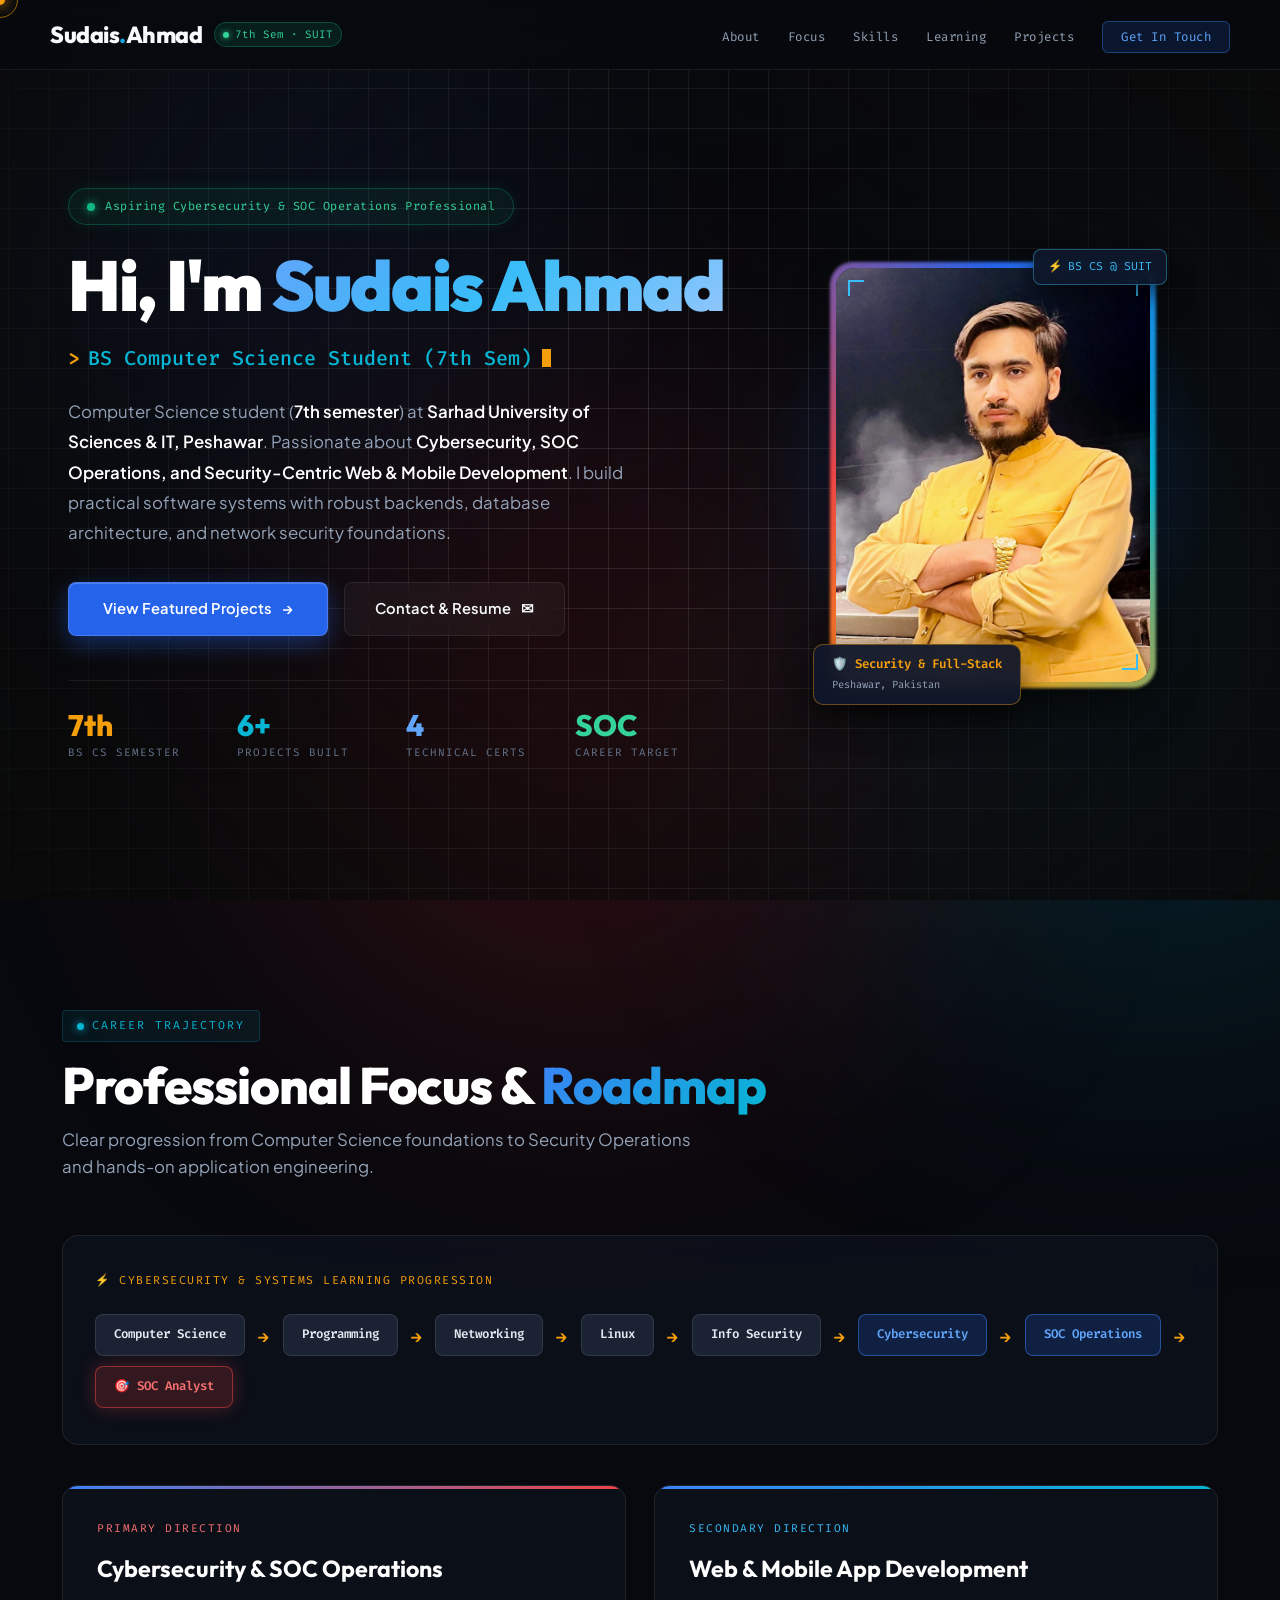
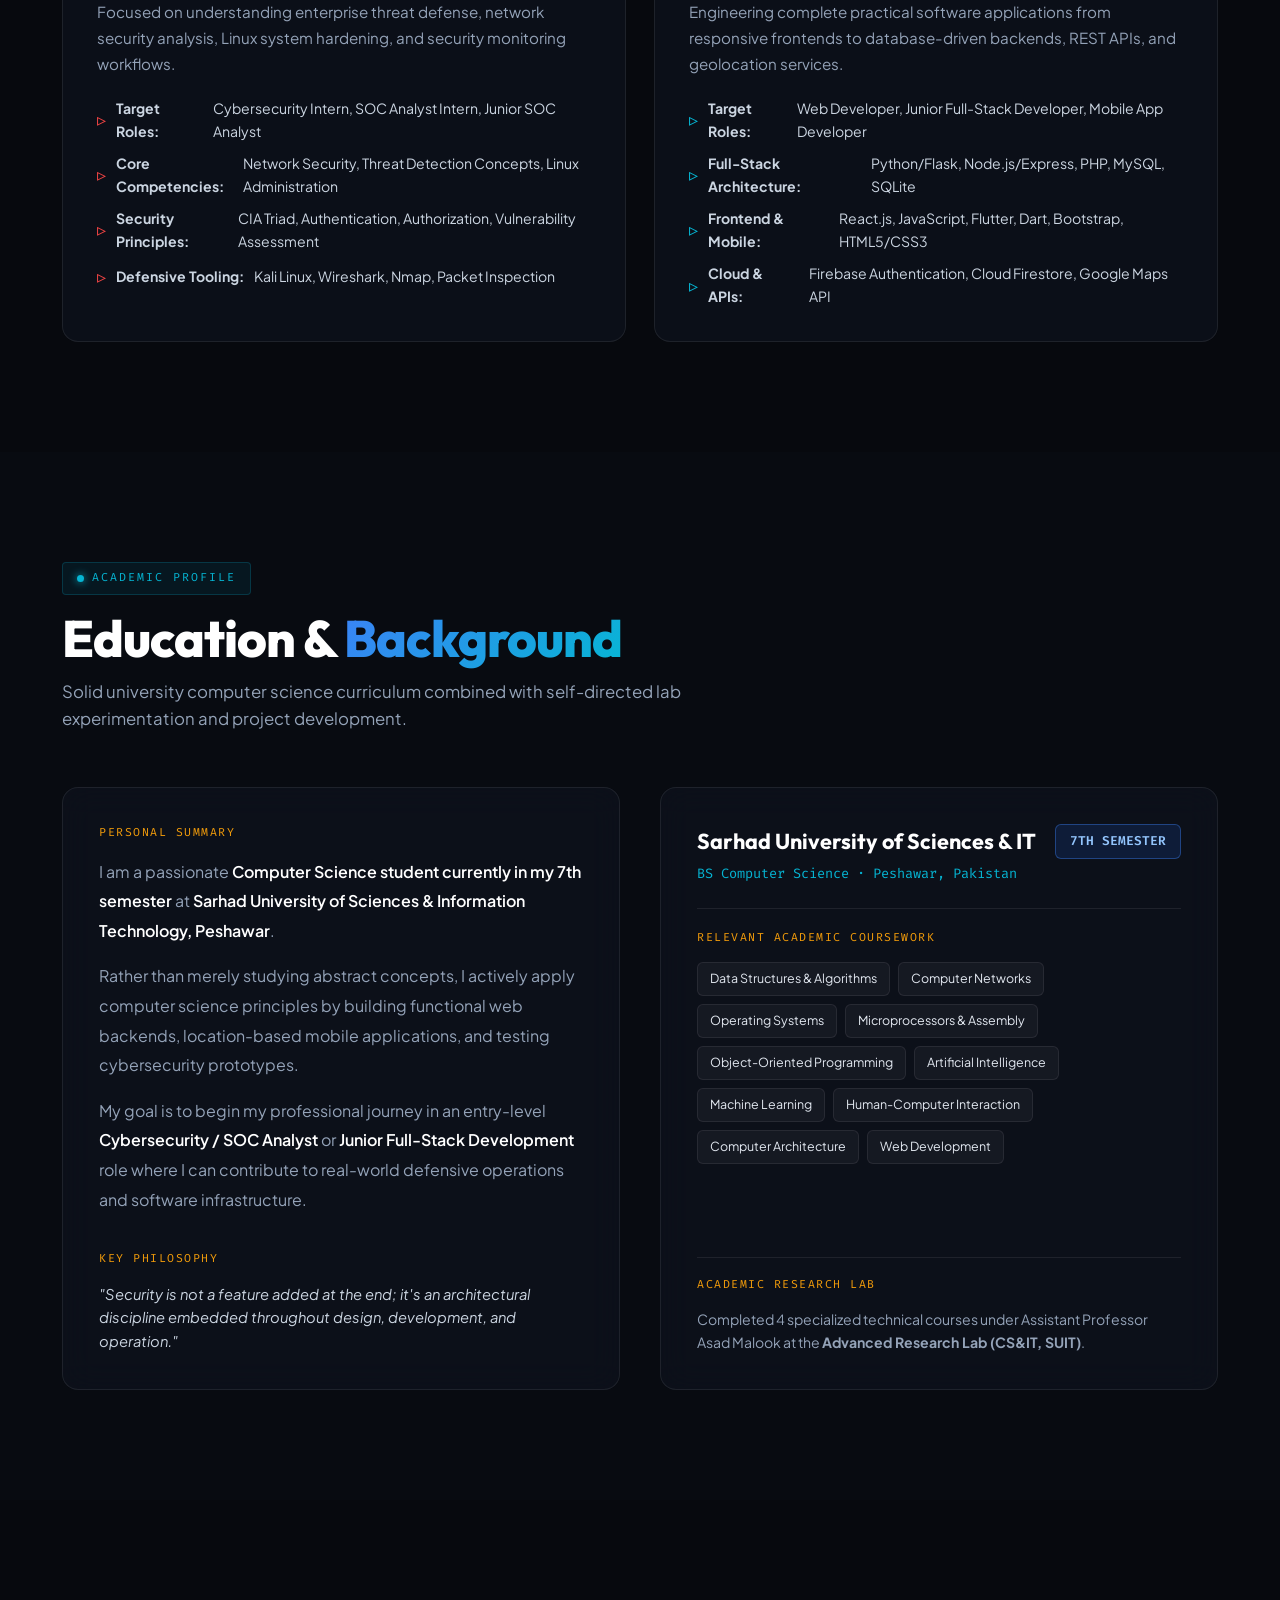
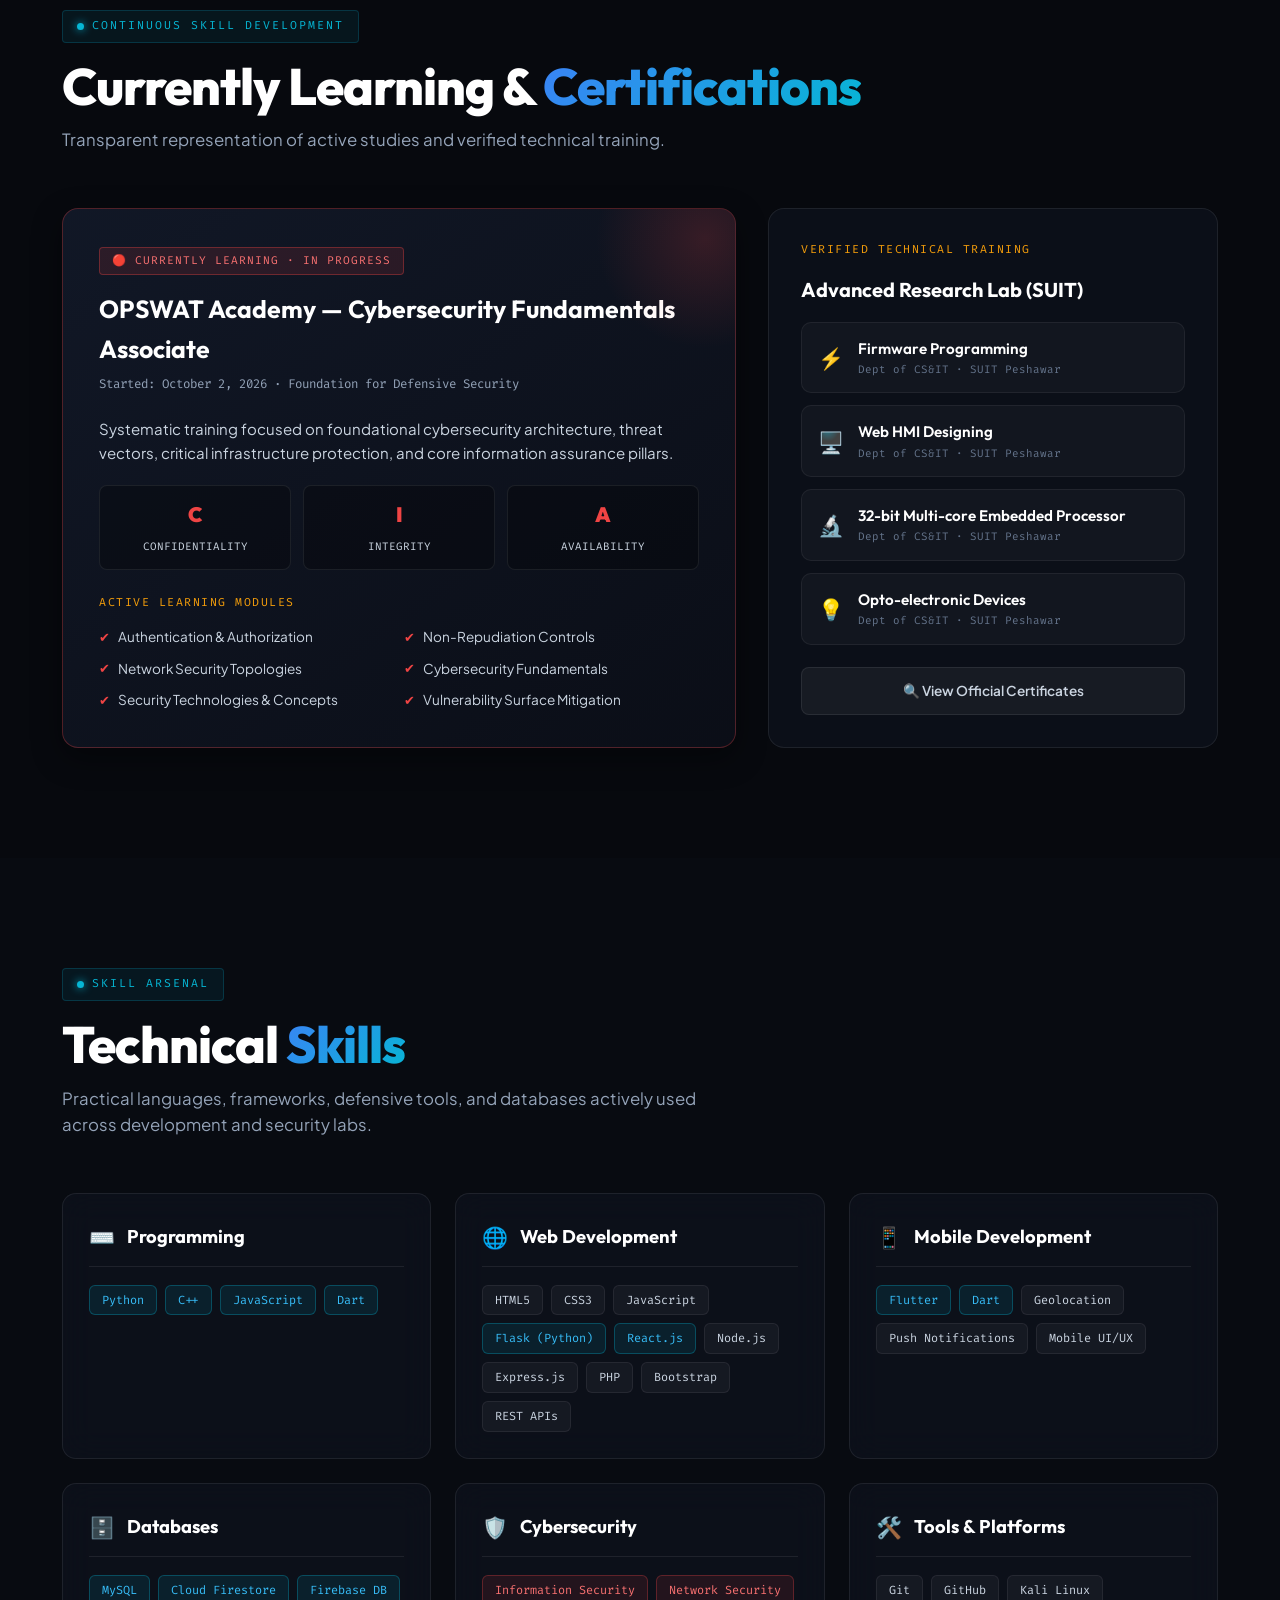
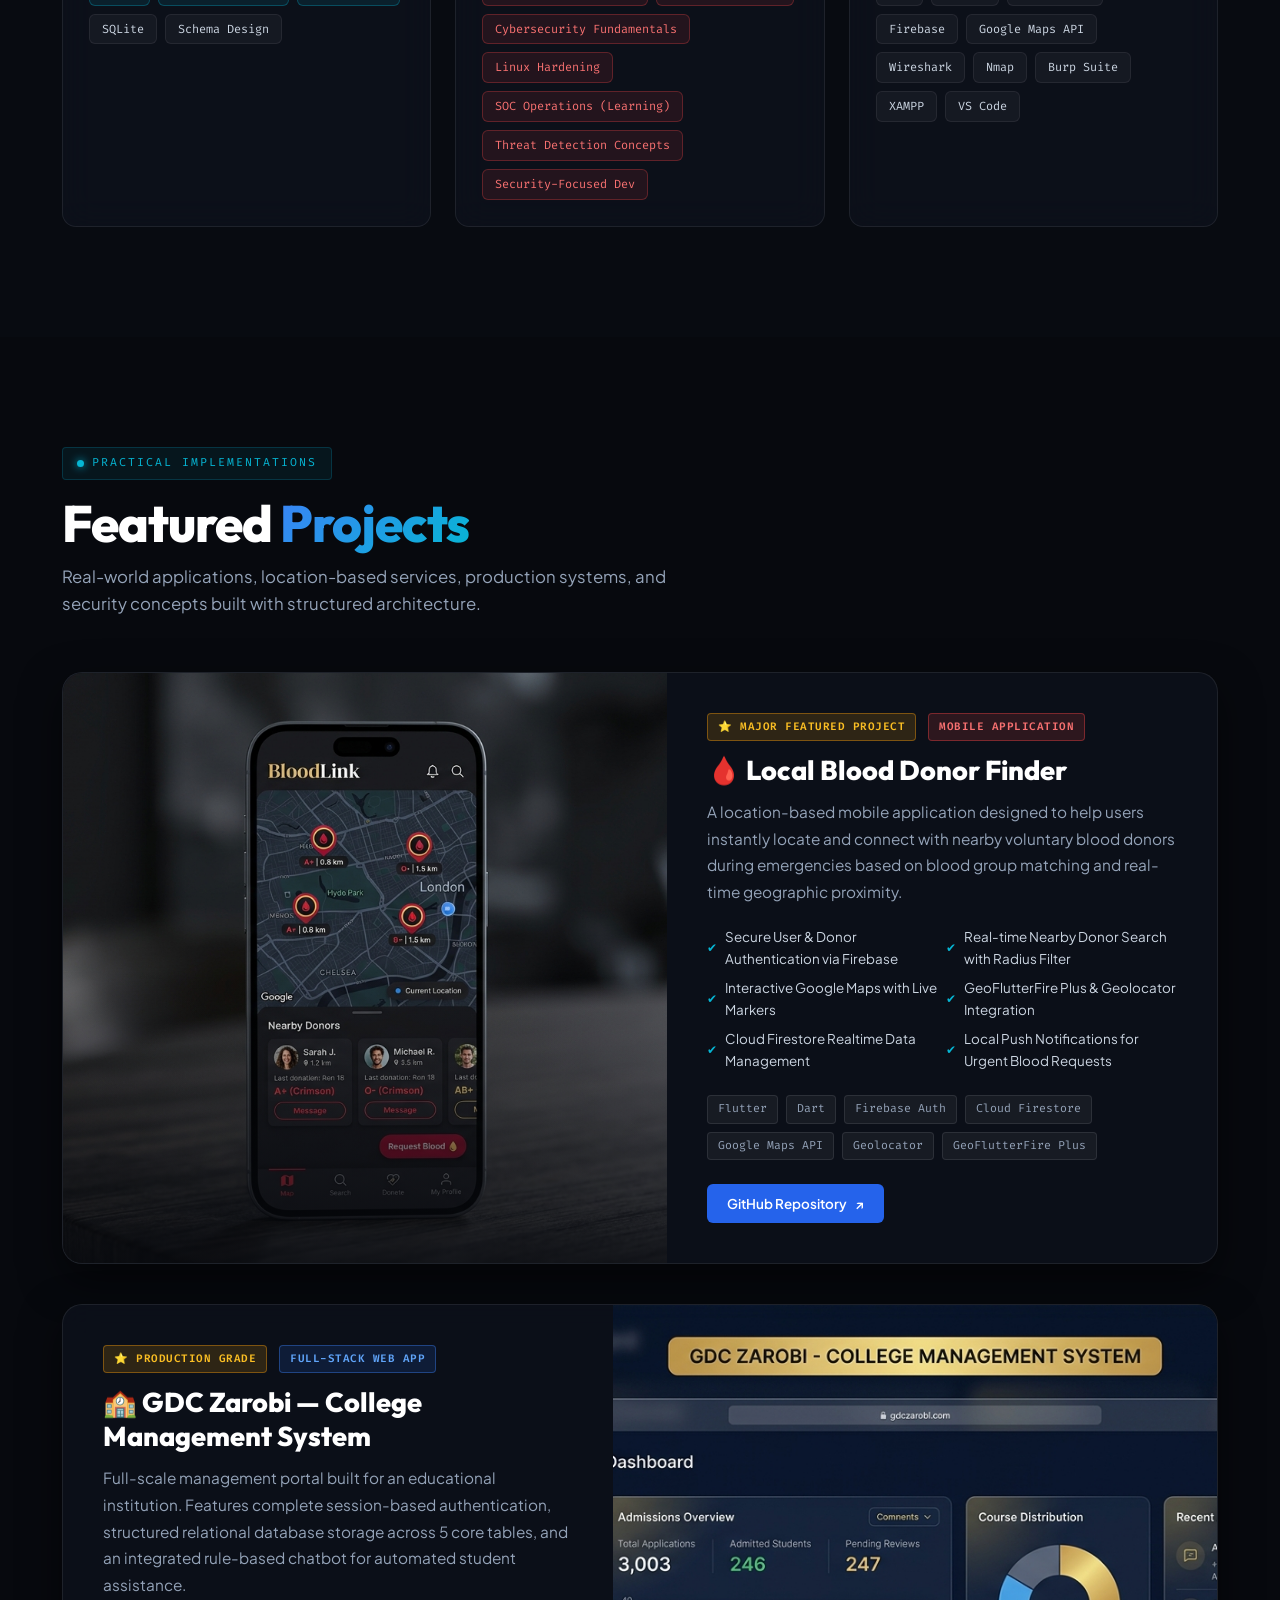
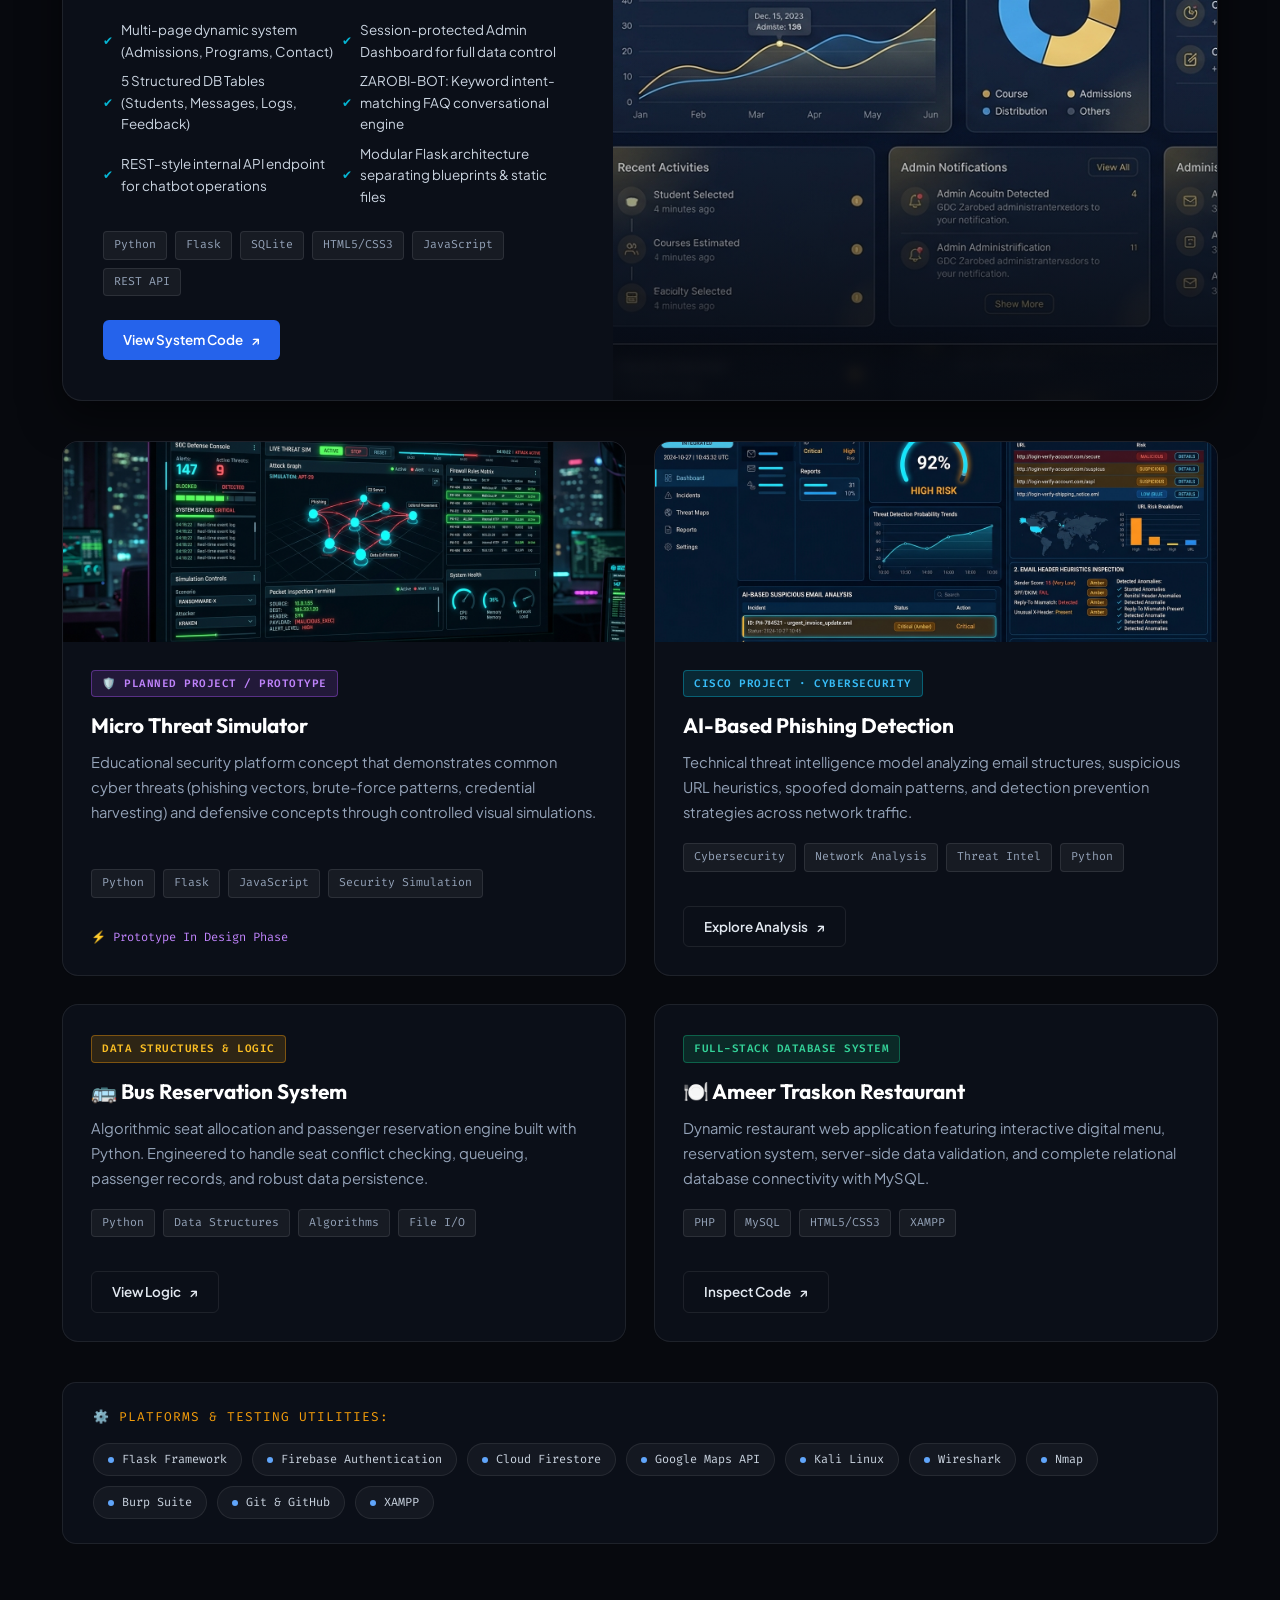
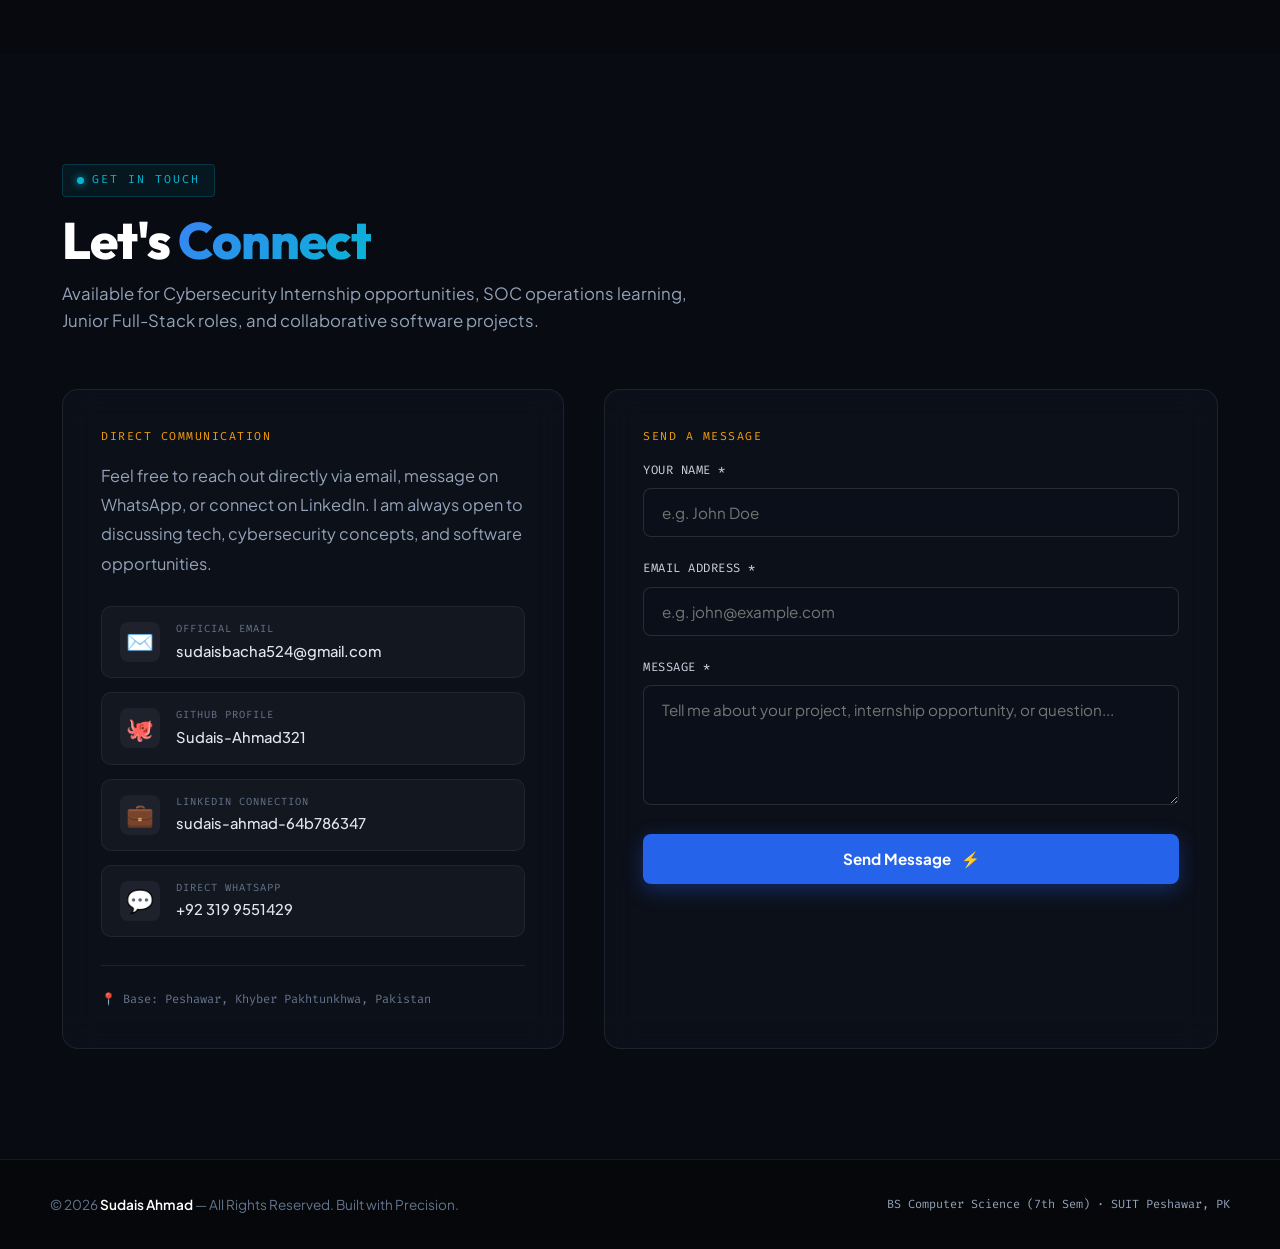
==== templates/index.html @ ae696ebf "Complete portfolio redesign: ShapeGrid background, 7th sem update, new profile frame, OPSWAT Academy" ====
<!DOCTYPE html>
<html lang="en">
<head>
  <meta charset="UTF-8">
  <meta name="viewport" content="width=device-width, initial-scale=1.0">
  <title>Sudais Ahmad — Computer Science Student | Cybersecurity & Web Development</title>
  <meta name="description" content="Portfolio of Sudais Ahmad — BS Computer Science Student (7th Semester) at Sarhad University of Sciences & IT, Peshawar. Focusing on Cybersecurity, SOC Operations, and Full-Stack Web & Mobile App Development.">
  
  <!-- Favicon -->
  <link rel="icon" href="data:image/svg+xml,<svg xmlns=%22http://www.w3.org/2000/svg%22 viewBox=%220 0 100 100%22><text y=%22.9em%22 font-size=%2290%22>🛡️</text></svg>">

  <!-- Google Fonts -->
  <link rel="preconnect" href="https://fonts.googleapis.com">
  <link rel="preconnect" href="https://fonts.gstatic.com" crossorigin>
  <link href="https://fonts.googleapis.com/css2?family=Fira+Code:wght@400;500;600&family=Outfit:wght@400;500;600;700;800;900&family=Plus+Jakarta+Sans:wght@300;400;500;600;700;800&display=swap" rel="stylesheet">

  <!-- ShapeGrid CSS -->
  <link rel="stylesheet" href="/static/css/shapegrid.css">

  <style>
    :root {
      --bg: #07090e;
      --bg-surface: #0c1017;
      --card-bg: rgba(14, 19, 30, 0.72);
      --card-border: rgba(255, 255, 255, 0.08);
      --card-hover-border: rgba(59, 130, 246, 0.4);
      --card-shadow: 0 12px 36px rgba(0, 0, 0, 0.5);
      
      --accent: #2563eb;
      --accent-glow: rgba(37, 99, 235, 0.3);
      --accent-cyan: #06b6d4;
      --accent-gold: #f59e0b;
      --accent-crimson: #ef4444;
      --accent-green: #10b981;
      
      --text: #f8fafc;
      --text-muted: #94a3b8;
      --text-dim: #64748b;
      
      --grad-primary: linear-gradient(135deg, #3b82f6 0%, #06b6d4 100%);
      --grad-security: linear-gradient(135deg, #3b82f6 0%, #ef4444 100%);
      --grad-gold: linear-gradient(135deg, #f59e0b 0%, #d97706 100%);
      --grad-card: linear-gradient(180deg, rgba(255, 255, 255, 0.03) 0%, rgba(255, 255, 255, 0) 100%);
    }

    *, *::before, *::after {
      box-sizing: border-box;
      margin: 0;
      padding: 0;
    }

    html {
      scroll-behavior: smooth;
      background-color: var(--bg);
    }

    body {
      background-color: var(--bg);
      color: var(--text);
      font-family: 'Plus Jakarta Sans', sans-serif;
      overflow-x: hidden;
      line-height: 1.6;
      cursor: default;
    }

    /* ===== CUSTOM CYBER CURSOR ===== */
    .custom-cursor {
      position: fixed;
      width: 10px;
      height: 10px;
      background: #f59e0b;
      border-radius: 50%;
      pointer-events: none;
      z-index: 9999;
      transform: translate(-50%, -50%);
      box-shadow: 0 0 14px #f59e0b, 0 0 28px rgba(245, 158, 11, 0.5);
      transition: width 0.15s, height 0.15s, background-color 0.2s;
    }

    .custom-cursor-ring {
      position: fixed;
      width: 36px;
      height: 36px;
      border: 1.5px solid rgba(245, 158, 11, 0.6);
      border-radius: 50%;
      pointer-events: none;
      z-index: 9998;
      transform: translate(-50%, -50%);
      transition: width 0.12s, height 0.12s, border-color 0.2s;
    }

    .custom-cursor.active {
      width: 18px;
      height: 18px;
      background: #38bdf8;
      box-shadow: 0 0 20px #38bdf8;
    }

    .custom-cursor-ring.active {
      width: 52px;
      height: 52px;
      border-color: rgba(56, 189, 248, 0.5);
      background: rgba(56, 189, 248, 0.05);
    }

    /* ===== AMBIENT ORBS ===== */
    .ambient-glow {
      position: fixed;
      width: 650px;
      height: 650px;
      border-radius: 50%;
      filter: blur(140px);
      pointer-events: none;
      z-index: 0;
      opacity: 0.18;
      animation: ambientDrift 20s ease-in-out infinite alternate;
    }

    .glow-1 {
      top: -150px;
      left: -150px;
      background: #2563eb;
    }

    .glow-2 {
      top: 40%;
      right: -200px;
      background: #0891b2;
      animation-duration: 25s;
    }

    .glow-3 {
      bottom: -150px;
      left: 20%;
      background: #dc2626;
      animation-duration: 22s;
    }

    @keyframes ambientDrift {
      0% { transform: translate(0, 0) scale(1); }
      50% { transform: translate(60px, 40px) scale(1.1); }
      100% { transform: translate(-40px, 70px) scale(0.95); }
    }

    /* ===== SCROLL PROGRESS BAR ===== */
    #scroll-progress {
      position: fixed;
      top: 0;
      left: 0;
      height: 3px;
      background: linear-gradient(90deg, #2563eb, #06b6d4, #f59e0b, #ef4444);
      z-index: 10000;
      width: 0%;
      box-shadow: 0 0 10px rgba(59, 130, 246, 0.8);
      transition: width 0.1s linear;
    }

    /* ===== NAVIGATION ===== */
    nav {
      position: fixed;
      top: 0;
      width: 100%;
      z-index: 1000;
      padding: 16px 50px;
      display: flex;
      justify-content: space-between;
      align-items: center;
      backdrop-filter: blur(20px);
      -webkit-backdrop-filter: blur(20px);
      background: rgba(7, 9, 14, 0.82);
      border-bottom: 1px solid var(--card-border);
      transition: all 0.3s ease;
    }

    nav.scrolled {
      padding: 12px 50px;
      background: rgba(7, 9, 14, 0.94);
      box-shadow: 0 10px 30px rgba(0, 0, 0, 0.6);
      border-bottom-color: rgba(255, 255, 255, 0.12);
    }

    .nav-brand {
      display: flex;
      align-items: center;
      gap: 12px;
      text-decoration: none;
    }

    .nav-logo {
      font-family: 'Outfit', sans-serif;
      font-weight: 800;
      font-size: 1.45rem;
      color: var(--text);
      letter-spacing: -0.5px;
    }

    .nav-logo span {
      background: var(--grad-primary);
      -webkit-background-clip: text;
      -webkit-text-fill-color: transparent;
    }

    .nav-sem-badge {
      font-family: 'Fira Code', monospace;
      font-size: 0.68rem;
      padding: 3px 8px;
      border-radius: 20px;
      background: rgba(16, 185, 129, 0.12);
      border: 1px solid rgba(16, 185, 129, 0.3);
      color: #34d399;
      display: flex;
      align-items: center;
      gap: 6px;
    }

    .nav-sem-badge::before {
      content: "";
      width: 6px;
      height: 6px;
      background: #34d399;
      border-radius: 50%;
      box-shadow: 0 0 6px #34d399;
      animation: pulse 1.8s infinite;
    }

    .nav-links {
      display: flex;
      gap: 28px;
      list-style: none;
      align-items: center;
    }

    .nav-links a {
      font-family: 'Fira Code', monospace;
      font-size: 0.78rem;
      color: var(--text-muted);
      text-decoration: none;
      letter-spacing: 0.5px;
      transition: all 0.25s ease;
      position: relative;
      padding: 4px 0;
    }

    .nav-links a::after {
      content: "";
      position: absolute;
      bottom: -2px;
      left: 0;
      width: 0;
      height: 2px;
      background: var(--accent-cyan);
      transition: width 0.3s ease;
      border-radius: 2px;
    }

    .nav-links a:hover {
      color: #fff;
    }

    .nav-links a:hover::after {
      width: 100%;
    }

    .nav-btn {
      background: rgba(37, 99, 235, 0.15);
      border: 1px solid rgba(59, 130, 246, 0.4);
      color: #60a5fa !important;
      padding: 7px 18px !important;
      border-radius: 6px;
      transition: all 0.3s ease;
    }

    .nav-btn:hover {
      background: var(--accent) !important;
      color: #fff !important;
      box-shadow: 0 0 20px rgba(37, 99, 235, 0.5);
      transform: translateY(-1px);
    }

    .nav-btn::after {
      display: none !important;
    }

    .mobile-menu-btn {
      display: none;
      background: transparent;
      border: 1px solid var(--card-border);
      color: var(--text);
      font-size: 1.3rem;
      padding: 6px 12px;
      border-radius: 6px;
      cursor: pointer;
    }

    /* ===== MAIN LAYOUT ===== */
    main {
      position: relative;
      z-index: 1;
    }

    .container {
      max-width: 1220px;
      margin: 0 auto;
      padding: 0 32px;
    }

    .section-wrap {
      padding: 110px 0;
      position: relative;
    }

    /* ===== SECTION HEADERS ===== */
    .section-header {
      margin-bottom: 54px;
    }

    .section-badge {
      display: inline-flex;
      align-items: center;
      gap: 8px;
      font-family: 'Fira Code', monospace;
      font-size: 0.72rem;
      color: var(--accent-cyan);
      letter-spacing: 2px;
      text-transform: uppercase;
      padding: 6px 14px;
      border-radius: 4px;
      background: rgba(6, 182, 212, 0.08);
      border: 1px solid rgba(6, 182, 212, 0.2);
      margin-bottom: 14px;
    }

    .section-badge::before {
      content: "";
      width: 7px;
      height: 7px;
      background: var(--accent-cyan);
      border-radius: 50%;
      box-shadow: 0 0 8px var(--accent-cyan);
    }

    .section-title {
      font-family: 'Outfit', sans-serif;
      font-weight: 800;
      font-size: clamp(2.1rem, 4vw, 3.2rem);
      letter-spacing: -1px;
      line-height: 1.15;
      color: #fff;
    }

    .section-title .gradient-text {
      background: var(--grad-primary);
      -webkit-background-clip: text;
      -webkit-text-fill-color: transparent;
    }

    .section-desc {
      color: var(--text-muted);
      font-size: 1.05rem;
      max-width: 650px;
      margin-top: 12px;
    }

    /* ===== HERO SECTION ===== */
    #hero {
      min-height: 100vh;
      display: flex;
      align-items: center;
      padding: 130px 0 80px;
      position: relative;
      overflow: hidden;
    }

    .hero-grid {
      display: grid;
      grid-template-columns: 1.2fr 0.8fr;
      gap: 50px;
      align-items: center;
    }

    .hero-status-pill {
      display: inline-flex;
      align-items: center;
      gap: 10px;
      background: rgba(16, 185, 129, 0.08);
      border: 1px solid rgba(16, 185, 129, 0.28);
      padding: 8px 18px;
      border-radius: 30px;
      font-family: 'Fira Code', monospace;
      font-size: 0.74rem;
      color: #34d399;
      letter-spacing: 0.5px;
      margin-bottom: 24px;
      box-shadow: 0 0 15px rgba(16, 185, 129, 0.1);
    }

    .pulse-dot {
      width: 8px;
      height: 8px;
      background: #10b981;
      border-radius: 50%;
      box-shadow: 0 0 8px #10b981;
      animation: pulse 1.5s infinite;
    }

    @keyframes pulse {
      0%, 100% { transform: scale(1); opacity: 1; }
      50% { transform: scale(0.7); opacity: 0.5; }
    }

    .hero-title-main {
      font-family: 'Outfit', sans-serif;
      font-weight: 900;
      font-size: clamp(2.8rem, 5.5vw, 4.8rem);
      line-height: 1.05;
      letter-spacing: -2px;
      color: #fff;
      margin-bottom: 16px;
    }

    .hero-title-main .name-highlight {
      background: linear-gradient(135deg, #60a5fa 0%, #38bdf8 50%, #93c5fd 100%);
      -webkit-background-clip: text;
      -webkit-text-fill-color: transparent;
      display: inline-block;
    }

    .typewriter-box {
      font-family: 'Fira Code', monospace;
      font-size: clamp(1rem, 1.8vw, 1.25rem);
      color: var(--text-muted);
      margin-bottom: 20px;
      display: flex;
      align-items: center;
      gap: 8px;
      min-height: 38px;
    }

    .terminal-prompt {
      color: var(--accent-gold);
      font-weight: 600;
    }

    .typed-text {
      color: var(--accent-cyan);
      font-weight: 500;
    }

    .cursor-blink {
      display: inline-block;
      width: 9px;
      height: 18px;
      background: var(--accent-gold);
      margin-left: 2px;
      animation: blink 0.9s infinite;
    }

    @keyframes blink {
      0%, 100% { opacity: 1; }
      50% { opacity: 0; }
    }

    .hero-bio {
      font-size: 1.05rem;
      color: var(--text-muted);
      line-height: 1.8;
      max-width: 580px;
      margin-bottom: 34px;
    }

    .hero-bio strong {
      color: #fff;
      font-weight: 600;
    }

    .hero-cta-group {
      display: flex;
      gap: 16px;
      flex-wrap: wrap;
      align-items: center;
      margin-bottom: 44px;
    }

    .btn-glow-primary {
      background: var(--accent);
      color: #fff;
      padding: 14px 34px;
      border-radius: 8px;
      font-weight: 600;
      font-size: 0.92rem;
      text-decoration: none;
      display: inline-flex;
      align-items: center;
      gap: 10px;
      border: 1px solid rgba(255, 255, 255, 0.15);
      box-shadow: 0 8px 24px rgba(37, 99, 235, 0.4), inset 0 1px 1px rgba(255, 255, 255, 0.2);
      transition: all 0.3s cubic-bezier(0.16, 1, 0.3, 1);
    }

    .btn-glow-primary:hover {
      background: #1d4ed8;
      transform: translateY(-3px);
      box-shadow: 0 14px 32px rgba(37, 99, 235, 0.6);
      color: #fff;
    }

    .btn-glass-secondary {
      background: rgba(255, 255, 255, 0.04);
      color: var(--text);
      padding: 14px 30px;
      border-radius: 8px;
      font-weight: 600;
      font-size: 0.92rem;
      text-decoration: none;
      display: inline-flex;
      align-items: center;
      gap: 10px;
      border: 1px solid var(--card-border);
      backdrop-filter: blur(10px);
      transition: all 0.3s ease;
    }

    .btn-glass-secondary:hover {
      background: rgba(255, 255, 255, 0.08);
      border-color: rgba(255, 255, 255, 0.25);
      color: #fff;
      transform: translateY(-2px);
    }

    .hero-stats-row {
      display: grid;
      grid-template-columns: repeat(4, 1fr);
      gap: 20px;
      padding-top: 30px;
      border-top: 1px solid var(--card-border);
    }

    .hero-stat-card {
      display: flex;
      flex-direction: column;
    }

    .stat-number {
      font-family: 'Outfit', sans-serif;
      font-weight: 800;
      font-size: 1.85rem;
      line-height: 1;
      color: #fff;
      margin-bottom: 4px;
    }

    .stat-number.gold { color: var(--accent-gold); }
    .stat-number.cyan { color: var(--accent-cyan); }
    .stat-number.blue { color: #60a5fa; }
    .stat-number.green { color: #34d399; }

    .stat-caption {
      font-family: 'Fira Code', monospace;
      font-size: 0.68rem;
      color: var(--text-dim);
      text-transform: uppercase;
      letter-spacing: 1px;
    }

    /* ===== HERO PROFILE PICTURE & FRAME ===== */
    .hero-visual-wrap {
      display: flex;
      justify-content: center;
      align-items: center;
      position: relative;
    }

    .photo-scene {
      perspective: 1000px;
      width: 320px;
      height: 420px;
    }

    .photo-3d-card {
      width: 100%;
      height: 100%;
      position: relative;
      border-radius: 20px;
      transition: transform 0.15s ease-out, box-shadow 0.3s ease;
      transform-style: preserve-3d;
      box-shadow: 0 25px 50px -12px rgba(0, 0, 0, 0.7);
    }

    /* Animated Cyber Conic Glowing Border */
    .photo-conic-glow {
      position: absolute;
      inset: -3px;
      border-radius: 23px;
      background: conic-gradient(
        from 0deg,
        #2563eb,
        #06b6d4,
        #f59e0b,
        #ef4444,
        #2563eb
      );
      z-index: 1;
      animation: rotateConic 6s linear infinite;
      filter: blur(1.5px);
    }

    @keyframes rotateConic {
      from { transform: rotate(0deg); }
      to { transform: rotate(360deg); }
    }

    .photo-inner-canvas {
      position: absolute;
      inset: 3px;
      background: #0d121f;
      border-radius: 19px;
      overflow: hidden;
      z-index: 2;
    }

    .photo-inner-canvas img {
      width: 100%;
      height: 100%;
      object-fit: cover;
      object-position: center top;
      filter: contrast(1.04) brightness(0.98);
      transition: transform 0.5s ease, filter 0.5s ease;
      display: block;
    }

    .photo-3d-card:hover .photo-inner-canvas img {
      transform: scale(1.04);
      filter: contrast(1.08) brightness(1.02);
    }

    /* Cyber Corner Brackets */
    .tech-corner {
      position: absolute;
      width: 16px;
      height: 16px;
      border-color: #38bdf8;
      border-style: solid;
      z-index: 4;
      pointer-events: none;
    }

    .tech-tl { top: 12px; left: 12px; border-width: 2px 0 0 2px; }
    .tech-tr { top: 12px; right: 12px; border-width: 2px 2px 0 0; }
    .tech-bl { bottom: 12px; left: 12px; border-width: 0 0 2px 2px; }
    .tech-br { bottom: 12px; right: 12px; border-width: 0 2px 2px 0; }

    /* Top Floating Cyber Badge */
    .photo-badge-top {
      position: absolute;
      top: -16px;
      right: -14px;
      background: rgba(15, 23, 42, 0.92);
      border: 1px solid rgba(56, 189, 248, 0.4);
      padding: 8px 14px;
      border-radius: 8px;
      font-family: 'Fira Code', monospace;
      font-size: 0.72rem;
      color: #38bdf8;
      display: flex;
      align-items: center;
      gap: 6px;
      box-shadow: 0 10px 25px rgba(0, 0, 0, 0.6);
      backdrop-filter: blur(10px);
      z-index: 10;
      animation: floatBadge 4s ease-in-out infinite alternate;
    }

    /* Bottom Floating Status Tag */
    .photo-badge-bottom {
      position: absolute;
      bottom: -20px;
      left: -20px;
      background: rgba(15, 23, 42, 0.94);
      border: 1px solid rgba(245, 158, 11, 0.4);
      padding: 10px 18px;
      border-radius: 10px;
      font-family: 'Fira Code', monospace;
      font-size: 0.72rem;
      color: #fde68a;
      display: flex;
      flex-direction: column;
      gap: 2px;
      box-shadow: 0 12px 30px rgba(0, 0, 0, 0.6);
      backdrop-filter: blur(10px);
      z-index: 10;
      animation: floatBadge 4.5s ease-in-out infinite alternate-reverse;
    }

    .photo-badge-bottom span.title {
      color: #f59e0b;
      font-weight: 600;
      font-size: 0.78rem;
    }

    .photo-badge-bottom span.subtitle {
      color: var(--text-muted);
      font-size: 0.65rem;
    }

    @keyframes floatBadge {
      0% { transform: translateY(0); }
      100% { transform: translateY(-8px); }
    }

    /* Ambient pulse behind photo */
    .photo-ambient-pulse {
      position: absolute;
      inset: -20px;
      background: radial-gradient(circle, rgba(37, 99, 235, 0.3) 0%, transparent 70%);
      z-index: 0;
      pointer-events: none;
      animation: pulseGlow 4s ease-in-out infinite alternate;
    }

    @keyframes pulseGlow {
      from { opacity: 0.5; transform: scale(0.95); }
      to { opacity: 0.9; transform: scale(1.05); }
    }

    /* ===== CAREER ROADMAP & FOCUS SECTION ===== */
    .progression-banner {
      background: var(--card-bg);
      border: 1px solid var(--card-border);
      border-radius: 16px;
      padding: 36px 32px;
      backdrop-filter: blur(16px);
      margin-bottom: 40px;
    }

    .progression-flow {
      display: flex;
      align-items: center;
      justify-content: space-between;
      flex-wrap: wrap;
      gap: 10px;
      margin-top: 24px;
      position: relative;
    }

    .prog-node {
      display: flex;
      align-items: center;
      gap: 12px;
    }

    .node-pill {
      background: rgba(30, 41, 59, 0.8);
      border: 1px solid rgba(255, 255, 255, 0.1);
      padding: 10px 18px;
      border-radius: 8px;
      font-family: 'Fira Code', monospace;
      font-size: 0.78rem;
      font-weight: 600;
      color: #e2e8f0;
      transition: all 0.3s ease;
      white-space: nowrap;
    }

    .node-pill.active {
      background: rgba(37, 99, 235, 0.2);
      border-color: rgba(59, 130, 246, 0.5);
      color: #60a5fa;
    }

    .node-pill.target {
      background: rgba(239, 68, 68, 0.18);
      border-color: rgba(239, 68, 68, 0.5);
      color: #f87171;
      box-shadow: 0 0 18px rgba(239, 68, 68, 0.3);
    }

    .prog-arrow {
      color: var(--accent-gold);
      font-size: 1rem;
      font-weight: bold;
    }

    .focus-cards-grid {
      display: grid;
      grid-template-columns: repeat(2, 1fr);
      gap: 28px;
    }

    .focus-card {
      background: var(--card-bg);
      border: 1px solid var(--card-border);
      border-radius: 16px;
      padding: 34px;
      backdrop-filter: blur(16px);
      position: relative;
      overflow: hidden;
      transition: all 0.3s ease;
    }

    .focus-card::before {
      content: "";
      position: absolute;
      top: 0;
      left: 0;
      width: 100%;
      height: 3px;
      background: var(--grad-primary);
    }

    .focus-card.security::before {
      background: var(--grad-security);
    }

    .focus-card:hover {
      border-color: var(--card-hover-border);
      transform: translateY(-4px);
      box-shadow: var(--card-shadow);
    }

    .focus-tag {
      font-family: 'Fira Code', monospace;
      font-size: 0.7rem;
      letter-spacing: 1.5px;
      text-transform: uppercase;
      margin-bottom: 12px;
      display: block;
    }

    .focus-tag.sec-color { color: #f87171; }
    .focus-tag.web-color { color: #38bdf8; }

    .focus-title {
      font-family: 'Outfit', sans-serif;
      font-size: 1.45rem;
      font-weight: 700;
      color: #fff;
      margin-bottom: 12px;
    }

    .focus-desc {
      color: var(--text-muted);
      font-size: 0.95rem;
      line-height: 1.7;
      margin-bottom: 20px;
    }

    .focus-bullets {
      list-style: none;
      display: flex;
      flex-direction: column;
      gap: 10px;
    }

    .focus-bullets li {
      font-size: 0.88rem;
      color: #cbd5e1;
      display: flex;
      align-items: center;
      gap: 10px;
    }

    .focus-bullets li::before {
      content: "▹";
      color: var(--accent-cyan);
      font-size: 1.1rem;
    }

    .focus-card.security .focus-bullets li::before {
      color: #ef4444;
    }

    /* ===== ABOUT & ACADEMICS SECTION ===== */
    .about-grid {
      display: grid;
      grid-template-columns: 1fr 1fr;
      gap: 40px;
      align-items: stretch;
    }

    .about-card {
      background: var(--card-bg);
      border: 1px solid var(--card-border);
      border-radius: 16px;
      padding: 36px;
      backdrop-filter: blur(16px);
      display: flex;
      flex-direction: column;
      justify-content: space-between;
    }

    .about-text p {
      color: var(--text-muted);
      font-size: 1rem;
      line-height: 1.85;
      margin-bottom: 16px;
    }

    .about-text p strong {
      color: #fff;
      font-weight: 600;
    }

    .academic-header {
      display: flex;
      justify-content: space-between;
      align-items: flex-start;
      margin-bottom: 20px;
    }

    .uni-title {
      font-family: 'Outfit', sans-serif;
      font-size: 1.35rem;
      font-weight: 700;
      color: #fff;
    }

    .uni-degree {
      color: var(--accent-cyan);
      font-family: 'Fira Code', monospace;
      font-size: 0.85rem;
      margin-top: 4px;
    }

    .semester-badge-large {
      background: rgba(37, 99, 235, 0.15);
      border: 1px solid rgba(59, 130, 246, 0.4);
      color: #93c5fd;
      padding: 6px 14px;
      border-radius: 6px;
      font-family: 'Fira Code', monospace;
      font-size: 0.8rem;
      font-weight: 600;
    }

    .coursework-box {
      margin-top: 24px;
      padding-top: 20px;
      border-top: 1px solid var(--card-border);
    }

    .box-mini-title {
      font-family: 'Fira Code', monospace;
      font-size: 0.72rem;
      color: var(--accent-gold);
      letter-spacing: 1.5px;
      text-transform: uppercase;
      margin-bottom: 14px;
      display: block;
    }

    .course-chips-flex {
      display: flex;
      flex-wrap: wrap;
      gap: 8px;
    }

    .course-chip {
      background: rgba(255, 255, 255, 0.04);
      border: 1px solid rgba(255, 255, 255, 0.08);
      padding: 6px 12px;
      border-radius: 6px;
      font-size: 0.78rem;
      color: #e2e8f0;
      transition: all 0.2s ease;
    }

    .course-chip:hover {
      background: rgba(59, 130, 246, 0.12);
      border-color: rgba(59, 130, 246, 0.3);
      color: #60a5fa;
    }

    /* ===== CURRENTLY LEARNING & CERTIFICATIONS ===== */
    .learning-grid {
      display: grid;
      grid-template-columns: 1.2fr 0.8fr;
      gap: 32px;
    }

    .opswat-card {
      background: linear-gradient(145deg, rgba(20, 28, 45, 0.8) 0%, rgba(12, 16, 26, 0.8) 100%);
      border: 1px solid rgba(239, 68, 68, 0.3);
      border-radius: 16px;
      padding: 36px;
      position: relative;
      overflow: hidden;
      backdrop-filter: blur(16px);
      box-shadow: 0 10px 30px rgba(0, 0, 0, 0.4);
    }

    .opswat-card::before {
      content: "";
      position: absolute;
      top: -80px;
      right: -80px;
      width: 220px;
      height: 220px;
      background: radial-gradient(circle, rgba(239, 68, 68, 0.18) 0%, transparent 70%);
      border-radius: 50%;
    }

    .learning-status-tag {
      display: inline-flex;
      align-items: center;
      gap: 8px;
      background: rgba(239, 68, 68, 0.12);
      border: 1px solid rgba(239, 68, 68, 0.35);
      color: #f87171;
      padding: 4px 12px;
      border-radius: 4px;
      font-family: 'Fira Code', monospace;
      font-size: 0.7rem;
      letter-spacing: 1px;
      text-transform: uppercase;
      margin-bottom: 14px;
    }

    .learning-title {
      font-family: 'Outfit', sans-serif;
      font-size: 1.55rem;
      font-weight: 700;
      color: #fff;
      margin-bottom: 6px;
    }

    .learning-date {
      font-family: 'Fira Code', monospace;
      font-size: 0.78rem;
      color: var(--text-muted);
      margin-bottom: 22px;
    }

    .cia-triad-grid {
      display: grid;
      grid-template-columns: repeat(3, 1fr);
      gap: 12px;
      margin-bottom: 24px;
    }

    .triad-box {
      background: rgba(0, 0, 0, 0.3);
      border: 1px solid rgba(255, 255, 255, 0.08);
      border-radius: 8px;
      padding: 12px 14px;
      text-align: center;
    }

    .triad-box .letter {
      font-family: 'Outfit', sans-serif;
      font-weight: 900;
      font-size: 1.3rem;
      color: #ef4444;
      display: block;
    }

    .triad-box .name {
      font-family: 'Fira Code', monospace;
      font-size: 0.68rem;
      color: #cbd5e1;
      text-transform: uppercase;
    }

    .learning-topics-list {
      display: grid;
      grid-template-columns: 1fr 1fr;
      gap: 10px;
    }

    .topic-item {
      font-size: 0.85rem;
      color: #cbd5e1;
      display: flex;
      align-items: center;
      gap: 8px;
    }

    .topic-item::before {
      content: "✔";
      color: #ef4444;
      font-size: 0.8rem;
    }

    .certs-panel {
      background: var(--card-bg);
      border: 1px solid var(--card-border);
      border-radius: 16px;
      padding: 32px;
      backdrop-filter: blur(16px);
      display: flex;
      flex-direction: column;
      justify-content: space-between;
    }

    .cert-item-card {
      background: rgba(255, 255, 255, 0.03);
      border: 1px solid rgba(255, 255, 255, 0.06);
      border-radius: 10px;
      padding: 14px 16px;
      margin-bottom: 12px;
      display: flex;
      align-items: center;
      gap: 14px;
      transition: all 0.25s ease;
    }

    .cert-item-card:hover {
      background: rgba(37, 99, 235, 0.1);
      border-color: rgba(59, 130, 246, 0.3);
      transform: translateX(4px);
    }

    .cert-icon {
      font-size: 1.3rem;
    }

    .cert-content h5 {
      font-family: 'Outfit', sans-serif;
      font-size: 0.95rem;
      color: #fff;
      font-weight: 600;
    }

    .cert-content p {
      font-family: 'Fira Code', monospace;
      font-size: 0.68rem;
      color: var(--text-dim);
    }

    .view-certs-btn {
      margin-top: 10px;
      background: rgba(255, 255, 255, 0.05);
      border: 1px solid var(--card-border);
      color: #cbd5e1;
      padding: 12px;
      border-radius: 8px;
      font-size: 0.85rem;
      font-weight: 600;
      text-align: center;
      text-decoration: none;
      display: block;
      transition: all 0.3s ease;
    }

    .view-certs-btn:hover {
      background: rgba(255, 255, 255, 0.1);
      color: #fff;
    }

    /* ===== TECHNICAL SKILLS MATRIX ===== */
    .skills-categories-grid {
      display: grid;
      grid-template-columns: repeat(3, 1fr);
      gap: 24px;
    }

    .skill-cat-card {
      background: var(--card-bg);
      border: 1px solid var(--card-border);
      border-radius: 14px;
      padding: 26px;
      backdrop-filter: blur(16px);
      transition: all 0.3s ease;
    }

    .skill-cat-card:hover {
      border-color: var(--card-hover-border);
      transform: translateY(-3px);
      box-shadow: 0 10px 25px rgba(0, 0, 0, 0.4);
    }

    .cat-header {
      display: flex;
      align-items: center;
      gap: 12px;
      margin-bottom: 18px;
      padding-bottom: 12px;
      border-bottom: 1px solid var(--card-border);
    }

    .cat-icon {
      font-size: 1.3rem;
    }

    .cat-name {
      font-family: 'Outfit', sans-serif;
      font-size: 1.15rem;
      font-weight: 700;
      color: #fff;
    }

    .skill-tags-flex {
      display: flex;
      flex-wrap: wrap;
      gap: 8px;
    }

    .tech-tag {
      background: rgba(255, 255, 255, 0.04);
      border: 1px solid rgba(255, 255, 255, 0.07);
      padding: 5px 12px;
      border-radius: 6px;
      font-family: 'Fira Code', monospace;
      font-size: 0.74rem;
      color: #cbd5e1;
      transition: all 0.2s ease;
    }

    .tech-tag:hover {
      background: rgba(59, 130, 246, 0.15);
      border-color: rgba(59, 130, 246, 0.4);
      color: #fff;
    }

    .tech-tag.highlight {
      background: rgba(6, 182, 212, 0.1);
      border-color: rgba(6, 182, 212, 0.3);
      color: #38bdf8;
    }

    .tech-tag.sec-tag {
      background: rgba(239, 68, 68, 0.1);
      border-color: rgba(239, 68, 68, 0.3);
      color: #f87171;
    }

    /* ===== FEATURED PROJECTS SECTION ===== */
    .projects-container-grid {
      display: flex;
      flex-direction: column;
      gap: 40px;
    }

    /* Major Project Card (Landscape Feature) */
    .project-card-major {
      background: var(--card-bg);
      border: 1px solid var(--card-border);
      border-radius: 20px;
      overflow: hidden;
      display: grid;
      grid-template-columns: 1.1fr 1fr;
      backdrop-filter: blur(16px);
      box-shadow: 0 15px 40px rgba(0, 0, 0, 0.5);
      transition: all 0.35s ease;
    }

    .project-card-major:hover {
      border-color: rgba(59, 130, 246, 0.45);
      transform: translateY(-4px);
      box-shadow: 0 20px 50px rgba(0, 0, 0, 0.7);
    }

    .project-card-major.reversed {
      grid-template-columns: 1fr 1.1fr;
    }

    .project-img-frame {
      position: relative;
      overflow: hidden;
      min-height: 320px;
      background: #0d121f;
    }

    .project-img-frame img {
      width: 100%;
      height: 100%;
      object-fit: cover;
      object-position: center;
      transition: transform 0.6s ease;
      display: block;
    }

    .project-card-major:hover .project-img-frame img {
      transform: scale(1.05);
    }

    .project-img-overlay {
      position: absolute;
      inset: 0;
      background: linear-gradient(180deg, transparent 50%, rgba(7, 9, 14, 0.85) 100%);
      pointer-events: none;
    }

    .project-info-body {
      padding: 40px;
      display: flex;
      flex-direction: column;
      justify-content: space-between;
    }

    .project-badge-row {
      display: flex;
      align-items: center;
      gap: 12px;
      margin-bottom: 12px;
      flex-wrap: wrap;
    }

    .p-badge {
      font-family: 'Fira Code', monospace;
      font-size: 0.68rem;
      padding: 4px 10px;
      border-radius: 4px;
      font-weight: 600;
      letter-spacing: 0.5px;
      text-transform: uppercase;
    }

    .badge-star {
      background: rgba(245, 158, 11, 0.15);
      border: 1px solid rgba(245, 158, 11, 0.4);
      color: #fbbf24;
    }

    .badge-mobile {
      background: rgba(239, 68, 68, 0.15);
      border: 1px solid rgba(239, 68, 68, 0.4);
      color: #f87171;
    }

    .badge-web {
      background: rgba(37, 99, 235, 0.15);
      border: 1px solid rgba(59, 130, 246, 0.4);
      color: #60a5fa;
    }

    .badge-planned {
      background: rgba(168, 85, 247, 0.15);
      border: 1px solid rgba(168, 85, 247, 0.4);
      color: #c084fc;
    }

    .project-title-large {
      font-family: 'Outfit', sans-serif;
      font-size: 1.7rem;
      font-weight: 800;
      color: #fff;
      margin-bottom: 12px;
      line-height: 1.25;
    }

    .project-paragraph {
      color: var(--text-muted);
      font-size: 0.96rem;
      line-height: 1.75;
      margin-bottom: 20px;
    }

    .project-highlights-list {
      list-style: none;
      display: grid;
      grid-template-columns: 1fr 1fr;
      gap: 8px;
      margin-bottom: 24px;
    }

    .project-highlights-list li {
      font-size: 0.84rem;
      color: #cbd5e1;
      display: flex;
      align-items: center;
      gap: 8px;
    }

    .project-highlights-list li::before {
      content: "✔";
      color: var(--accent-cyan);
      font-size: 0.75rem;
    }

    .project-tech-chips {
      display: flex;
      flex-wrap: wrap;
      gap: 8px;
      margin-bottom: 24px;
    }

    .p-tech {
      background: rgba(255, 255, 255, 0.05);
      border: 1px solid rgba(255, 255, 255, 0.09);
      padding: 4px 10px;
      border-radius: 4px;
      font-family: 'Fira Code', monospace;
      font-size: 0.72rem;
      color: #94a3b8;
    }

    .project-action-btns {
      display: flex;
      gap: 14px;
    }

    .btn-sm-primary {
      background: var(--accent);
      color: #fff;
      padding: 9px 20px;
      border-radius: 6px;
      font-size: 0.84rem;
      font-weight: 600;
      text-decoration: none;
      display: inline-flex;
      align-items: center;
      gap: 8px;
      transition: all 0.25s ease;
    }

    .btn-sm-primary:hover {
      background: #1d4ed8;
      box-shadow: 0 4px 14px rgba(37, 99, 235, 0.4);
    }

    .btn-sm-outline {
      background: transparent;
      color: #e2e8f0;
      padding: 9px 20px;
      border-radius: 6px;
      font-size: 0.84rem;
      font-weight: 600;
      text-decoration: none;
      display: inline-flex;
      align-items: center;
      gap: 8px;
      border: 1px solid var(--card-border);
      transition: all 0.25s ease;
    }

    .btn-sm-outline:hover {
      border-color: rgba(255, 255, 255, 0.3);
      background: rgba(255, 255, 255, 0.05);
    }

    /* Secondary Projects 2-Col Grid */
    .secondary-projects-grid {
      display: grid;
      grid-template-columns: repeat(2, 1fr);
      gap: 28px;
    }

    .sec-proj-card {
      background: var(--card-bg);
      border: 1px solid var(--card-border);
      border-radius: 16px;
      overflow: hidden;
      backdrop-filter: blur(16px);
      display: flex;
      flex-direction: column;
      transition: all 0.3s ease;
    }

    .sec-proj-card:hover {
      border-color: var(--card-hover-border);
      transform: translateY(-4px);
      box-shadow: var(--card-shadow);
    }

    .sec-proj-img {
      height: 200px;
      overflow: hidden;
      position: relative;
    }

    .sec-proj-img img {
      width: 100%;
      height: 100%;
      object-fit: cover;
      transition: transform 0.5s ease;
    }

    .sec-proj-card:hover .sec-proj-img img {
      transform: scale(1.05);
    }

    .sec-proj-body {
      padding: 28px;
      display: flex;
      flex-direction: column;
      flex-grow: 1;
      justify-content: space-between;
    }

    .sec-proj-title {
      font-family: 'Outfit', sans-serif;
      font-size: 1.3rem;
      font-weight: 700;
      color: #fff;
      margin-bottom: 8px;
    }

    .sec-proj-desc {
      color: var(--text-muted);
      font-size: 0.92rem;
      line-height: 1.7;
      margin-bottom: 18px;
    }

    /* ===== TOOLS CHIPS BAR ===== */
    .tools-bar-wrap {
      margin-top: 40px;
      background: var(--card-bg);
      border: 1px solid var(--card-border);
      border-radius: 14px;
      padding: 24px 30px;
      display: flex;
      align-items: center;
      justify-content: space-between;
      flex-wrap: wrap;
      gap: 16px;
    }

    .tools-label {
      font-family: 'Fira Code', monospace;
      font-size: 0.8rem;
      color: var(--accent-gold);
      text-transform: uppercase;
      letter-spacing: 1px;
    }

    .tools-chips-flex {
      display: flex;
      flex-wrap: wrap;
      gap: 10px;
    }

    .tool-chip-badge {
      background: rgba(255, 255, 255, 0.04);
      border: 1px solid rgba(255, 255, 255, 0.08);
      padding: 6px 14px;
      border-radius: 20px;
      font-family: 'Fira Code', monospace;
      font-size: 0.74rem;
      color: #cbd5e1;
      display: flex;
      align-items: center;
      gap: 8px;
      transition: all 0.2s ease;
    }

    .tool-chip-badge::before {
      content: "";
      width: 6px;
      height: 6px;
      border-radius: 50%;
      background: #60a5fa;
    }

    .tool-chip-badge:hover {
      background: rgba(59, 130, 246, 0.15);
      border-color: rgba(59, 130, 246, 0.35);
      color: #fff;
    }

    /* ===== CONTACT SECTION ===== */
    .contact-wrapper {
      display: grid;
      grid-template-columns: 0.9fr 1.1fr;
      gap: 40px;
    }

    .contact-card-left {
      background: var(--card-bg);
      border: 1px solid var(--card-border);
      border-radius: 16px;
      padding: 38px;
      backdrop-filter: blur(16px);
      display: flex;
      flex-direction: column;
      justify-content: space-between;
    }

    .contact-sub-text {
      color: var(--text-muted);
      font-size: 1.02rem;
      line-height: 1.8;
      margin-bottom: 28px;
    }

    .contact-channels {
      display: flex;
      flex-direction: column;
      gap: 14px;
    }

    .channel-item {
      display: flex;
      align-items: center;
      gap: 16px;
      padding: 14px 18px;
      border-radius: 10px;
      background: rgba(255, 255, 255, 0.03);
      border: 1px solid rgba(255, 255, 255, 0.06);
      text-decoration: none;
      color: var(--text);
      transition: all 0.25s ease;
    }

    .channel-item:hover {
      background: rgba(37, 99, 235, 0.12);
      border-color: rgba(59, 130, 246, 0.35);
      transform: translateX(4px);
    }

    .channel-icon {
      font-size: 1.4rem;
      width: 40px;
      height: 40px;
      border-radius: 8px;
      background: rgba(255, 255, 255, 0.05);
      display: flex;
      align-items: center;
      justify-content: center;
    }

    .channel-meta small {
      display: block;
      font-family: 'Fira Code', monospace;
      font-size: 0.65rem;
      color: var(--text-dim);
      text-transform: uppercase;
      letter-spacing: 1px;
    }

    .channel-meta span {
      font-size: 0.92rem;
      font-weight: 500;
      color: #e2e8f0;
    }

    .contact-form-card {
      background: var(--card-bg);
      border: 1px solid var(--card-border);
      border-radius: 16px;
      padding: 38px;
      backdrop-filter: blur(16px);
    }

    .form-group {
      margin-bottom: 22px;
      position: relative;
    }

    .form-label {
      display: block;
      font-family: 'Fira Code', monospace;
      font-size: 0.76rem;
      color: #cbd5e1;
      margin-bottom: 8px;
      text-transform: uppercase;
      letter-spacing: 0.5px;
    }

    .form-control {
      width: 100%;
      background: rgba(12, 16, 26, 0.9);
      border: 1px solid rgba(255, 255, 255, 0.12);
      border-radius: 8px;
      padding: 14px 18px;
      color: #fff;
      font-family: 'Plus Jakarta Sans', sans-serif;
      font-size: 0.95rem;
      transition: all 0.3s ease;
      outline: none;
    }

    .form-control:focus {
      border-color: var(--accent-cyan);
      box-shadow: 0 0 16px rgba(6, 182, 212, 0.25);
    }

    textarea.form-control {
      resize: vertical;
      min-height: 120px;
    }

    .form-submit-btn {
      width: 100%;
      background: var(--accent);
      color: #fff;
      padding: 15px;
      border: none;
      border-radius: 8px;
      font-family: 'Plus Jakarta Sans', sans-serif;
      font-weight: 700;
      font-size: 0.95rem;
      cursor: pointer;
      display: flex;
      align-items: center;
      justify-content: center;
      gap: 10px;
      transition: all 0.3s ease;
      box-shadow: 0 6px 20px rgba(37, 99, 235, 0.35);
    }

    .form-submit-btn:hover {
      background: #1d4ed8;
      box-shadow: 0 10px 28px rgba(37, 99, 235, 0.5);
      transform: translateY(-2px);
    }

    .form-submit-btn:disabled {
      opacity: 0.65;
      cursor: not-allowed;
      transform: none !important;
    }

    #form-feedback {
      margin-top: 14px;
      font-family: 'Fira Code', monospace;
      font-size: 0.8rem;
      text-align: center;
      padding: 10px;
      border-radius: 6px;
      display: none;
    }

    #form-feedback.success {
      display: block;
      background: rgba(16, 185, 129, 0.12);
      border: 1px solid rgba(16, 185, 129, 0.3);
      color: #34d399;
    }

    #form-feedback.error {
      display: block;
      background: rgba(239, 68, 68, 0.12);
      border: 1px solid rgba(239, 68, 68, 0.3);
      color: #f87171;
    }

    /* ===== CERTIFICATE LIGHTBOX MODAL ===== */
    .modal-lightbox {
      display: none;
      position: fixed;
      inset: 0;
      background: rgba(0, 0, 0, 0.85);
      backdrop-filter: blur(10px);
      z-index: 100000;
      align-items: center;
      justify-content: center;
      padding: 24px;
    }

    .modal-lightbox.active {
      display: flex;
    }

    .modal-content-box {
      max-width: 800px;
      width: 100%;
      background: #0d121f;
      border: 1px solid var(--card-border);
      border-radius: 16px;
      overflow: hidden;
      position: relative;
    }

    .modal-header {
      padding: 18px 24px;
      border-bottom: 1px solid var(--card-border);
      display: flex;
      justify-content: space-between;
      align-items: center;
    }

    .modal-close-btn {
      background: transparent;
      border: none;
      color: #fff;
      font-size: 1.5rem;
      cursor: pointer;
    }

    .modal-img-wrap {
      max-height: 80vh;
      overflow-y: auto;
      padding: 16px;
      text-align: center;
    }

    .modal-img-wrap img {
      max-width: 100%;
      height: auto;
      border-radius: 8px;
    }

    /* ===== FOOTER ===== */
    footer {
      background: #05070a;
      border-top: 1px solid var(--card-border);
      padding: 34px 50px;
      display: flex;
      justify-content: space-between;
      align-items: center;
      font-size: 0.85rem;
      color: var(--text-dim);
      position: relative;
      z-index: 10;
    }

    footer span.highlight {
      color: #fff;
      font-weight: 600;
    }

    .footer-right {
      font-family: 'Fira Code', monospace;
      font-size: 0.74rem;
      color: var(--text-muted);
    }

    /* ===== ANIMATIONS & REVEAL ===== */
    .fade-up {
      opacity: 0;
      transform: translateY(30px);
      transition: opacity 0.7s cubic-bezier(0.16, 1, 0.3, 1), transform 0.7s cubic-bezier(0.16, 1, 0.3, 1);
    }

    .fade-up.visible {
      opacity: 1;
      transform: translateY(0);
    }

    /* ===== RESPONSIVE BREAKPOINTS ===== */
    @media (max-width: 1024px) {
      .hero-grid {
        grid-template-columns: 1fr;
        text-align: center;
      }
      .hero-cta-group {
        justify-content: center;
      }
      .typewriter-box {
        justify-content: center;
      }
      .hero-bio {
        margin: 0 auto 34px;
      }
      .hero-stats-row {
        grid-template-columns: repeat(2, 1fr);
        gap: 16px;
      }
      .hero-visual-wrap {
        margin-top: 20px;
      }
      .project-card-major, .project-card-major.reversed {
        grid-template-columns: 1fr;
      }
      .learning-grid {
        grid-template-columns: 1fr;
      }
      .skills-categories-grid {
        grid-template-columns: repeat(2, 1fr);
      }
    }

    @media (max-width: 768px) {
      nav {
        padding: 14px 20px;
      }
      .nav-links {
        display: none;
      }
      .mobile-menu-btn {
        display: block;
      }
      .about-grid, .focus-cards-grid, .secondary-projects-grid, .contact-wrapper {
        grid-template-columns: 1fr;
      }
      .skills-categories-grid {
        grid-template-columns: 1fr;
      }
      .progression-flow {
        flex-direction: column;
        align-items: stretch;
      }
      .prog-node {
        justify-content: center;
      }
      .prog-arrow {
        text-align: center;
      }
      .photo-scene {
        width: 270px;
        height: 360px;
      }
      footer {
        flex-direction: column;
        gap: 12px;
        text-align: center;
        padding: 24px;
      }
    }
  </style>
</head>
<body>

  <!-- Scroll Progress Indicator -->
  <div id="scroll-progress"></div>

  <!-- Ambient Glow Orbs -->
  <div class="ambient-glow glow-1"></div>
  <div class="ambient-glow glow-2"></div>
  <div class="ambient-glow glow-3"></div>

  <!-- Custom Cyber Cursor -->
  <div class="custom-cursor" id="cursor"></div>
  <div class="custom-cursor-ring" id="cursor-ring"></div>

  <!-- React Bits ShapeGrid Canvas Background -->
  <canvas id="shapegrid-canvas" class="shapegrid-canvas"></canvas>

  <!-- Navigation Bar -->
  <nav id="navbar">
    <a href="#hero" class="nav-brand">
      <div class="nav-logo">Sudais<span>.</span>Ahmad</div>
      <div class="nav-sem-badge">7th Sem · SUIT</div>
    </a>
    <ul class="nav-links">
      <li><a href="#about">About</a></li>
      <li><a href="#focus">Focus</a></li>
      <li><a href="#skills">Skills</a></li>
      <li><a href="#learning">Learning</a></li>
      <li><a href="#projects">Projects</a></li>
      <li><a href="#contact" class="nav-btn">Get In Touch</a></li>
    </ul>
    <button class="mobile-menu-btn" onclick="toggleMobileMenu()">☰</button>
  </nav>

  <main>
    <!-- ===== HERO SECTION ===== -->
    <section id="hero">
      <div class="container">
        <div class="hero-grid">
          
          <!-- Hero Text -->
          <div class="hero-content-col fade-up">
            <div class="hero-status-pill">
              <span class="pulse-dot"></span>
              Aspiring Cybersecurity &amp; SOC Operations Professional
            </div>

            <h1 class="hero-title-main">
              Hi, I'm <span class="name-highlight">Sudais Ahmad</span>
            </h1>

            <div class="typewriter-box">
              <span class="terminal-prompt">&gt;</span>
              <span class="typed-text" id="typewriter"></span>
              <span class="cursor-blink"></span>
            </div>

            <p class="hero-bio">
              Computer Science student (<strong>7th semester</strong>) at <strong>Sarhad University of Sciences &amp; IT, Peshawar</strong>. Passionate about <strong>Cybersecurity, SOC Operations, and Security-Centric Web &amp; Mobile Development</strong>. I build practical software systems with robust backends, database architecture, and network security foundations.
            </p>

            <div class="hero-cta-group">
              <a href="#projects" class="btn-glow-primary">
                <span>View Featured Projects</span>
                <span>→</span>
              </a>
              <a href="#contact" class="btn-glass-secondary">
                <span>Contact &amp; Resume</span>
                <span>✉</span>
              </a>
            </div>

            <div class="hero-stats-row">
              <div class="hero-stat-card">
                <span class="stat-number gold">7th</span>
                <span class="stat-caption">BS CS Semester</span>
              </div>
              <div class="hero-stat-card">
                <span class="stat-number cyan">6+</span>
                <span class="stat-caption">Projects Built</span>
              </div>
              <div class="hero-stat-card">
                <span class="stat-number blue">4</span>
                <span class="stat-caption">Technical Certs</span>
              </div>
              <div class="hero-stat-card">
                <span class="stat-number green">SOC</span>
                <span class="stat-caption">Career Target</span>
              </div>
            </div>
          </div>

          <!-- Hero Visual: Redesigned 3D Photo Frame -->
          <div class="hero-visual-wrap fade-up">
            <div class="photo-ambient-pulse"></div>
            <div class="photo-scene">
              <div class="photo-3d-card" id="photoCard">
                <!-- Glowing Conic Border -->
                <div class="photo-conic-glow"></div>
                
                <!-- Inner Canvas Container -->
                <div class="photo-inner-canvas">
                  <img src="/static/images/profile.jpg" alt="Sudais Ahmad — Computer Science Student" id="profileImg">
                  
                  <!-- Tech HUD Corners -->
                  <div class="tech-corner tech-tl"></div>
                  <div class="tech-corner tech-tr"></div>
                  <div class="tech-corner tech-bl"></div>
                  <div class="tech-corner tech-br"></div>
                </div>

                <!-- Top Floating Tag -->
                <div class="photo-badge-top">
                  <span>⚡</span> BS CS @ SUIT
                </div>

                <!-- Bottom Floating Status Card -->
                <div class="photo-badge-bottom">
                  <span class="title">🛡️ Security &amp; Full-Stack</span>
                  <span class="subtitle">Peshawar, Pakistan</span>
                </div>
              </div>
            </div>
          </div>

        </div>
      </div>
    </section>

    <!-- ===== CAREER ROADMAP & FOCUS SECTION ===== -->
    <section id="focus" class="section-wrap">
      <div class="container">
        
        <div class="section-header fade-up">
          <div class="section-badge">Career Trajectory</div>
          <h2 class="section-title">Professional Focus &amp; <span class="gradient-text">Roadmap</span></h2>
          <p class="section-desc">Clear progression from Computer Science foundations to Security Operations and hands-on application engineering.</p>
        </div>

        <!-- Progression Diagram -->
        <div class="progression-banner fade-up">
          <span class="box-mini-title">⚡ Cybersecurity &amp; Systems Learning Progression</span>
          <div class="progression-flow">
            <div class="prog-node">
              <span class="node-pill">Computer Science</span>
              <span class="prog-arrow">→</span>
            </div>
            <div class="prog-node">
              <span class="node-pill">Programming</span>
              <span class="prog-arrow">→</span>
            </div>
            <div class="prog-node">
              <span class="node-pill">Networking</span>
              <span class="prog-arrow">→</span>
            </div>
            <div class="prog-node">
              <span class="node-pill">Linux</span>
              <span class="prog-arrow">→</span>
            </div>
            <div class="prog-node">
              <span class="node-pill">Info Security</span>
              <span class="prog-arrow">→</span>
            </div>
            <div class="prog-node">
              <span class="node-pill active">Cybersecurity</span>
              <span class="prog-arrow">→</span>
            </div>
            <div class="prog-node">
              <span class="node-pill active">SOC Operations</span>
              <span class="prog-arrow">→</span>
            </div>
            <div class="prog-node">
              <span class="node-pill target">🎯 SOC Analyst</span>
            </div>
          </div>
        </div>

        <!-- Career Direction Cards -->
        <div class="focus-cards-grid">
          
          <div class="focus-card security fade-up">
            <span class="focus-tag sec-color">PRIMARY DIRECTION</span>
            <h3 class="focus-title">Cybersecurity &amp; SOC Operations</h3>
            <p class="focus-desc">Focused on understanding enterprise threat defense, network security analysis, Linux system hardening, and security monitoring workflows.</p>
            <ul class="focus-bullets">
              <li><strong>Target Roles:</strong> Cybersecurity Intern, SOC Analyst Intern, Junior SOC Analyst</li>
              <li><strong>Core Competencies:</strong> Network Security, Threat Detection Concepts, Linux Administration</li>
              <li><strong>Security Principles:</strong> CIA Triad, Authentication, Authorization, Vulnerability Assessment</li>
              <li><strong>Defensive Tooling:</strong> Kali Linux, Wireshark, Nmap, Packet Inspection</li>
            </ul>
          </div>

          <div class="focus-card fade-up">
            <span class="focus-tag web-color">SECONDARY DIRECTION</span>
            <h3 class="focus-title">Web &amp; Mobile App Development</h3>
            <p class="focus-desc">Engineering complete practical software applications from responsive frontends to database-driven backends, REST APIs, and geolocation services.</p>
            <ul class="focus-bullets">
              <li><strong>Target Roles:</strong> Web Developer, Junior Full-Stack Developer, Mobile App Developer</li>
              <li><strong>Full-Stack Architecture:</strong> Python/Flask, Node.js/Express, PHP, MySQL, SQLite</li>
              <li><strong>Frontend &amp; Mobile:</strong> React.js, JavaScript, Flutter, Dart, Bootstrap, HTML5/CSS3</li>
              <li><strong>Cloud &amp; APIs:</strong> Firebase Authentication, Cloud Firestore, Google Maps API</li>
            </ul>
          </div>

        </div>

      </div>
    </section>

    <!-- ===== ABOUT & ACADEMICS ===== -->
    <section id="about" class="section-wrap" style="background: rgba(12, 16, 23, 0.4);">
      <div class="container">
        
        <div class="section-header fade-up">
          <div class="section-badge">Academic Profile</div>
          <h2 class="section-title">Education &amp; <span class="gradient-text">Background</span></h2>
          <p class="section-desc">Solid university computer science curriculum combined with self-directed lab experimentation and project development.</p>
        </div>

        <div class="about-grid">
          
          <!-- Personal Bio -->
          <div class="about-card fade-up">
            <div>
              <span class="box-mini-title">Personal Summary</span>
              <div class="about-text">
                <p>
                  I am a passionate <strong>Computer Science student currently in my 7th semester</strong> at <strong>Sarhad University of Sciences &amp; Information Technology, Peshawar</strong>.
                </p>
                <p>
                  Rather than merely studying abstract concepts, I actively apply computer science principles by building functional web backends, location-based mobile applications, and testing cybersecurity prototypes.
                </p>
                <p>
                  My goal is to begin my professional journey in an entry-level <strong>Cybersecurity / SOC Analyst</strong> or <strong>Junior Full-Stack Development</strong> role where I can contribute to real-world defensive operations and software infrastructure.
                </p>
              </div>
            </div>
            
            <div style="margin-top: 20px;">
              <span class="box-mini-title">Key Philosophy</span>
              <p style="color: #cbd5e1; font-size: 0.92rem; font-style: italic;">
                "Security is not a feature added at the end; it's an architectural discipline embedded throughout design, development, and operation."
              </p>
            </div>
          </div>

          <!-- University Degree & Coursework -->
          <div class="about-card fade-up">
            <div>
              <div class="academic-header">
                <div>
                  <h3 class="uni-title">Sarhad University of Sciences &amp; IT</h3>
                  <div class="uni-degree">BS Computer Science · Peshawar, Pakistan</div>
                </div>
                <span class="semester-badge-large">7TH SEMESTER</span>
              </div>

              <div class="coursework-box">
                <span class="box-mini-title">Relevant Academic Coursework</span>
                <div class="course-chips-flex">
                  <span class="course-chip">Data Structures &amp; Algorithms</span>
                  <span class="course-chip">Computer Networks</span>
                  <span class="course-chip">Operating Systems</span>
                  <span class="course-chip">Microprocessors &amp; Assembly</span>
                  <span class="course-chip">Object-Oriented Programming</span>
                  <span class="course-chip">Artificial Intelligence</span>
                  <span class="course-chip">Machine Learning</span>
                  <span class="course-chip">Human-Computer Interaction</span>
                  <span class="course-chip">Computer Architecture</span>
                  <span class="course-chip">Web Development</span>
                </div>
              </div>
            </div>

            <div style="margin-top: 24px; padding-top: 18px; border-top: 1px solid var(--card-border);">
              <span class="box-mini-title">Academic Research Lab</span>
              <p style="font-size: 0.88rem; color: var(--text-muted);">
                Completed 4 specialized technical courses under Assistant Professor Asad Malook at the <strong>Advanced Research Lab (CS&amp;IT, SUIT)</strong>.
              </p>
            </div>
          </div>

        </div>

      </div>
    </section>

    <!-- ===== CURRENTLY LEARNING & CERTIFICATIONS ===== -->
    <section id="learning" class="section-wrap">
      <div class="container">
        
        <div class="section-header fade-up">
          <div class="section-badge">Continuous Skill Development</div>
          <h2 class="section-title">Currently Learning &amp; <span class="gradient-text">Certifications</span></h2>
          <p class="section-desc">Transparent representation of active studies and verified technical training.</p>
        </div>

        <div class="learning-grid">
          
          <!-- OPSWAT Academy (In Progress) -->
          <div class="opswat-card fade-up">
            <span class="learning-status-tag">🔴 Currently Learning · In Progress</span>
            <h3 class="learning-title">OPSWAT Academy — Cybersecurity Fundamentals Associate</h3>
            <div class="learning-date">Started: October 2, 2026 · Foundation for Defensive Security</div>
            
            <p style="color: #cbd5e1; font-size: 0.94rem; margin-bottom: 20px;">
              Systematic training focused on foundational cybersecurity architecture, threat vectors, critical infrastructure protection, and core information assurance pillars.
            </p>

            <div class="cia-triad-grid">
              <div class="triad-box">
                <span class="letter">C</span>
                <span class="name">Confidentiality</span>
              </div>
              <div class="triad-box">
                <span class="letter">I</span>
                <span class="name">Integrity</span>
              </div>
              <div class="triad-box">
                <span class="letter">A</span>
                <span class="name">Availability</span>
              </div>
            </div>

            <span class="box-mini-title">Active Learning Modules</span>
            <div class="learning-topics-list">
              <div class="topic-item">Authentication &amp; Authorization</div>
              <div class="topic-item">Non-Repudiation Controls</div>
              <div class="topic-item">Network Security Topologies</div>
              <div class="topic-item">Cybersecurity Fundamentals</div>
              <div class="topic-item">Security Technologies &amp; Concepts</div>
              <div class="topic-item">Vulnerability Surface Mitigation</div>
            </div>
          </div>

          <!-- SUIT Advanced Research Lab Certifications -->
          <div class="certs-panel fade-up">
            <div>
              <span class="box-mini-title">Verified Technical Training</span>
              <h4 style="font-family:'Outfit',sans-serif; color:#fff; font-size:1.25rem; margin-bottom:16px;">
                Advanced Research Lab (SUIT)
              </h4>

              <div class="cert-item-card">
                <div class="cert-icon">⚡</div>
                <div class="cert-content">
                  <h5>Firmware Programming</h5>
                  <p>Dept of CS&amp;IT · SUIT Peshawar</p>
                </div>
              </div>

              <div class="cert-item-card">
                <div class="cert-icon">🖥️</div>
                <div class="cert-content">
                  <h5>Web HMI Designing</h5>
                  <p>Dept of CS&amp;IT · SUIT Peshawar</p>
                </div>
              </div>

              <div class="cert-item-card">
                <div class="cert-icon">🔬</div>
                <div class="cert-content">
                  <h5>32-bit Multi-core Embedded Processor</h5>
                  <p>Dept of CS&amp;IT · SUIT Peshawar</p>
                </div>
              </div>

              <div class="cert-item-card">
                <div class="cert-icon">💡</div>
                <div class="cert-content">
                  <h5>Opto-electronic Devices</h5>
                  <p>Dept of CS&amp;IT · SUIT Peshawar</p>
                </div>
              </div>
            </div>

            <a href="javascript:void(0)" class="view-certs-btn" onclick="openCertModal()">
              🔍 View Official Certificates
            </a>
          </div>

        </div>

      </div>
    </section>

    <!-- ===== TECHNICAL SKILLS ===== -->
    <section id="skills" class="section-wrap" style="background: rgba(12, 16, 23, 0.4);">
      <div class="container">
        
        <div class="section-header fade-up">
          <div class="section-badge">Skill Arsenal</div>
          <h2 class="section-title">Technical <span class="gradient-text">Skills</span></h2>
          <p class="section-desc">Practical languages, frameworks, defensive tools, and databases actively used across development and security labs.</p>
        </div>

        <div class="skills-categories-grid">
          
          <!-- Programming -->
          <div class="skill-cat-card fade-up">
            <div class="cat-header">
              <span class="cat-icon">⌨️</span>
              <h3 class="cat-name">Programming</h3>
            </div>
            <div class="skill-tags-flex">
              <span class="tech-tag highlight">Python</span>
              <span class="tech-tag highlight">C++</span>
              <span class="tech-tag highlight">JavaScript</span>
              <span class="tech-tag highlight">Dart</span>
            </div>
          </div>

          <!-- Web Development -->
          <div class="skill-cat-card fade-up">
            <div class="cat-header">
              <span class="cat-icon">🌐</span>
              <h3 class="cat-name">Web Development</h3>
            </div>
            <div class="skill-tags-flex">
              <span class="tech-tag">HTML5</span>
              <span class="tech-tag">CSS3</span>
              <span class="tech-tag">JavaScript</span>
              <span class="tech-tag highlight">Flask (Python)</span>
              <span class="tech-tag highlight">React.js</span>
              <span class="tech-tag">Node.js</span>
              <span class="tech-tag">Express.js</span>
              <span class="tech-tag">PHP</span>
              <span class="tech-tag">Bootstrap</span>
              <span class="tech-tag">REST APIs</span>
            </div>
          </div>

          <!-- Mobile Development -->
          <div class="skill-cat-card fade-up">
            <div class="cat-header">
              <span class="cat-icon">📱</span>
              <h3 class="cat-name">Mobile Development</h3>
            </div>
            <div class="skill-tags-flex">
              <span class="tech-tag highlight">Flutter</span>
              <span class="tech-tag highlight">Dart</span>
              <span class="tech-tag">Geolocation</span>
              <span class="tech-tag">Push Notifications</span>
              <span class="tech-tag">Mobile UI/UX</span>
            </div>
          </div>

          <!-- Databases -->
          <div class="skill-cat-card fade-up">
            <div class="cat-header">
              <span class="cat-icon">🗄️</span>
              <h3 class="cat-name">Databases</h3>
            </div>
            <div class="skill-tags-flex">
              <span class="tech-tag highlight">MySQL</span>
              <span class="tech-tag highlight">Cloud Firestore</span>
              <span class="tech-tag highlight">Firebase DB</span>
              <span class="tech-tag">SQLite</span>
              <span class="tech-tag">Schema Design</span>
            </div>
          </div>

          <!-- Cybersecurity -->
          <div class="skill-cat-card fade-up">
            <div class="cat-header">
              <span class="cat-icon">🛡️</span>
              <h3 class="cat-name">Cybersecurity</h3>
            </div>
            <div class="skill-tags-flex">
              <span class="tech-tag sec-tag">Information Security</span>
              <span class="tech-tag sec-tag">Network Security</span>
              <span class="tech-tag sec-tag">Cybersecurity Fundamentals</span>
              <span class="tech-tag sec-tag">Linux Hardening</span>
              <span class="tech-tag sec-tag">SOC Operations (Learning)</span>
              <span class="tech-tag sec-tag">Threat Detection Concepts</span>
              <span class="tech-tag sec-tag">Security-Focused Dev</span>
            </div>
          </div>

          <!-- Tools & Platforms -->
          <div class="skill-cat-card fade-up">
            <div class="cat-header">
              <span class="cat-icon">🛠️</span>
              <h3 class="cat-name">Tools &amp; Platforms</h3>
            </div>
            <div class="skill-tags-flex">
              <span class="tech-tag">Git</span>
              <span class="tech-tag">GitHub</span>
              <span class="tech-tag">Kali Linux</span>
              <span class="tech-tag">Firebase</span>
              <span class="tech-tag">Google Maps API</span>
              <span class="tech-tag">Wireshark</span>
              <span class="tech-tag">Nmap</span>
              <span class="tech-tag">Burp Suite</span>
              <span class="tech-tag">XAMPP</span>
              <span class="tech-tag">VS Code</span>
            </div>
          </div>

        </div>

      </div>
    </section>

    <!-- ===== FEATURED PROJECTS ===== -->
    <section id="projects" class="section-wrap">
      <div class="container">
        
        <div class="section-header fade-up">
          <div class="section-badge">Practical Implementations</div>
          <h2 class="section-title">Featured <span class="gradient-text">Projects</span></h2>
          <p class="section-desc">Real-world applications, location-based services, production systems, and security concepts built with structured architecture.</p>
        </div>

        <div class="projects-container-grid">
          
          <!-- PROJECT 1: Local Blood Donor Finder -->
          <div class="project-card-major fade-up">
            <div class="project-img-frame">
              <img src="/static/images/blood_donor_app.jpg" alt="Local Blood Donor Finder Mobile App">
              <div class="project-img-overlay"></div>
            </div>
            <div class="project-info-body">
              <div>
                <div class="project-badge-row">
                  <span class="p-badge badge-star">⭐ Major Featured Project</span>
                  <span class="p-badge badge-mobile">Mobile Application</span>
                </div>
                <h3 class="project-title-large">🩸 Local Blood Donor Finder</h3>
                <p class="project-paragraph">
                  A location-based mobile application designed to help users instantly locate and connect with nearby voluntary blood donors during emergencies based on blood group matching and real-time geographic proximity.
                </p>
                <ul class="project-highlights-list">
                  <li>Secure User &amp; Donor Authentication via Firebase</li>
                  <li>Real-time Nearby Donor Search with Radius Filter</li>
                  <li>Interactive Google Maps with Live Markers</li>
                  <li>GeoFlutterFire Plus &amp; Geolocator Integration</li>
                  <li>Cloud Firestore Realtime Data Management</li>
                  <li>Local Push Notifications for Urgent Blood Requests</li>
                </ul>
              </div>

              <div>
                <div class="project-tech-chips">
                  <span class="p-tech">Flutter</span>
                  <span class="p-tech">Dart</span>
                  <span class="p-tech">Firebase Auth</span>
                  <span class="p-tech">Cloud Firestore</span>
                  <span class="p-tech">Google Maps API</span>
                  <span class="p-tech">Geolocator</span>
                  <span class="p-tech">GeoFlutterFire Plus</span>
                </div>
                <div class="project-action-btns">
                  <a href="https://github.com/Sudais-Ahmad321" target="_blank" class="btn-sm-primary">
                    <span>GitHub Repository</span>
                    <span>↗</span>
                  </a>
                </div>
              </div>
            </div>
          </div>

          <!-- PROJECT 2: GDC Zarobi - College Management System -->
          <div class="project-card-major reversed fade-up">
            <div class="project-info-body">
              <div>
                <div class="project-badge-row">
                  <span class="p-badge badge-star">⭐ Production Grade</span>
                  <span class="p-badge badge-web">Full-Stack Web App</span>
                </div>
                <h3 class="project-title-large">🏫 GDC Zarobi — College Management System</h3>
                <p class="project-paragraph">
                  Full-scale management portal built for an educational institution. Features complete session-based authentication, structured relational database storage across 5 core tables, and an integrated rule-based chatbot for automated student assistance.
                </p>
                <ul class="project-highlights-list">
                  <li>Multi-page dynamic system (Admissions, Programs, Contact)</li>
                  <li>Session-protected Admin Dashboard for full data control</li>
                  <li>5 Structured DB Tables (Students, Messages, Logs, Feedback)</li>
                  <li>ZAROBI-BOT: Keyword intent-matching FAQ conversational engine</li>
                  <li>REST-style internal API endpoint for chatbot operations</li>
                  <li>Modular Flask architecture separating blueprints &amp; static files</li>
                </ul>
              </div>

              <div>
                <div class="project-tech-chips">
                  <span class="p-tech">Python</span>
                  <span class="p-tech">Flask</span>
                  <span class="p-tech">SQLite</span>
                  <span class="p-tech">HTML5/CSS3</span>
                  <span class="p-tech">JavaScript</span>
                  <span class="p-tech">REST API</span>
                </div>
                <div class="project-action-btns">
                  <a href="https://github.com/Sudais-Ahmad321" target="_blank" class="btn-sm-primary">
                    <span>View System Code</span>
                    <span>↗</span>
                  </a>
                </div>
              </div>
            </div>
            <div class="project-img-frame">
              <img src="/static/images/college_management.jpg" alt="GDC Zarobi College Management System">
              <div class="project-img-overlay"></div>
            </div>
          </div>

          <!-- Secondary Projects 2-Col Grid -->
          <div class="secondary-projects-grid">
            
            <!-- PROJECT 3: Micro Threat Simulator -->
            <div class="sec-proj-card fade-up">
              <div class="sec-proj-img">
                <img src="/static/images/threat_simulator.jpg" alt="Micro Threat Simulator Concept">
              </div>
              <div class="sec-proj-body">
                <div>
                  <div class="project-badge-row">
                    <span class="p-badge badge-planned">🛡️ Planned Project / Prototype</span>
                  </div>
                  <h4 class="sec-proj-title">Micro Threat Simulator</h4>
                  <p class="sec-proj-desc">
                    Educational security platform concept that demonstrates common cyber threats (phishing vectors, brute-force patterns, credential harvesting) and defensive concepts through controlled visual simulations.
                  </p>
                </div>
                <div>
                  <div class="project-tech-chips">
                    <span class="p-tech">Python</span>
                    <span class="p-tech">Flask</span>
                    <span class="p-tech">JavaScript</span>
                    <span class="p-tech">Security Simulation</span>
                  </div>
                  <span style="font-family:'Fira Code',monospace; font-size:0.75rem; color:#c084fc;">
                    ⚡ Prototype In Design Phase
                  </span>
                </div>
              </div>
            </div>

            <!-- PROJECT 4: AI-Based Phishing Detection -->
            <div class="sec-proj-card fade-up">
              <div class="sec-proj-img">
                <img src="/static/images/phishing_detection.jpg" alt="AI-Based Phishing Detection">
              </div>
              <div class="sec-proj-body">
                <div>
                  <div class="project-badge-row">
                    <span class="p-badge" style="background:rgba(6,182,212,0.15); border:1px solid rgba(6,182,212,0.4); color:#38bdf8;">
                      Cisco Project · Cybersecurity
                    </span>
                  </div>
                  <h4 class="sec-proj-title">AI-Based Phishing Detection</h4>
                  <p class="sec-proj-desc">
                    Technical threat intelligence model analyzing email structures, suspicious URL heuristics, spoofed domain patterns, and detection prevention strategies across network traffic.
                  </p>
                </div>
                <div>
                  <div class="project-tech-chips">
                    <span class="p-tech">Cybersecurity</span>
                    <span class="p-tech">Network Analysis</span>
                    <span class="p-tech">Threat Intel</span>
                    <span class="p-tech">Python</span>
                  </div>
                  <a href="https://github.com/Sudais-Ahmad321" target="_blank" class="btn-sm-outline" style="margin-top:10px;">
                    <span>Explore Analysis</span> <span>↗</span>
                  </a>
                </div>
              </div>
            </div>

            <!-- PROJECT 5: Bus Reservation System -->
            <div class="sec-proj-card fade-up">
              <div class="sec-proj-body" style="padding-top:30px;">
                <div>
                  <div class="project-badge-row">
                    <span class="p-badge" style="background:rgba(245,158,11,0.15); border:1px solid rgba(245,158,11,0.4); color:#fbbf24;">
                      Data Structures &amp; Logic
                    </span>
                  </div>
                  <h4 class="sec-proj-title">🚌 Bus Reservation System</h4>
                  <p class="sec-proj-desc">
                    Algorithmic seat allocation and passenger reservation engine built with Python. Engineered to handle seat conflict checking, queueing, passenger records, and robust data persistence.
                  </p>
                </div>
                <div>
                  <div class="project-tech-chips">
                    <span class="p-tech">Python</span>
                    <span class="p-tech">Data Structures</span>
                    <span class="p-tech">Algorithms</span>
                    <span class="p-tech">File I/O</span>
                  </div>
                  <a href="https://github.com/Sudais-Ahmad321" target="_blank" class="btn-sm-outline" style="margin-top:10px;">
                    <span>View Logic</span> <span>↗</span>
                  </a>
                </div>
              </div>
            </div>

            <!-- PROJECT 6: Ameer Traskon Restaurant Portal -->
            <div class="sec-proj-card fade-up">
              <div class="sec-proj-body" style="padding-top:30px;">
                <div>
                  <div class="project-badge-row">
                    <span class="p-badge" style="background:rgba(16,185,129,0.15); border:1px solid rgba(16,185,129,0.4); color:#34d399;">
                      Full-Stack Database System
                    </span>
                  </div>
                  <h4 class="sec-proj-title">🍽️ Ameer Traskon Restaurant</h4>
                  <p class="sec-proj-desc">
                    Dynamic restaurant web application featuring interactive digital menu, reservation system, server-side data validation, and complete relational database connectivity with MySQL.
                  </p>
                </div>
                <div>
                  <div class="project-tech-chips">
                    <span class="p-tech">PHP</span>
                    <span class="p-tech">MySQL</span>
                    <span class="p-tech">HTML5/CSS3</span>
                    <span class="p-tech">XAMPP</span>
                  </div>
                  <a href="https://github.com/Sudais-Ahmad321" target="_blank" class="btn-sm-outline" style="margin-top:10px;">
                    <span>Inspect Code</span> <span>↗</span>
                  </a>
                </div>
              </div>
            </div>

          </div>

        </div>

        <!-- Integrated Tools Chip Bar -->
        <div class="tools-bar-wrap fade-up">
          <span class="tools-label">⚙️ Platforms &amp; Testing Utilities:</span>
          <div class="tools-chips-flex">
            <span class="tool-chip-badge">Flask Framework</span>
            <span class="tool-chip-badge">Firebase Authentication</span>
            <span class="tool-chip-badge">Cloud Firestore</span>
            <span class="tool-chip-badge">Google Maps API</span>
            <span class="tool-chip-badge">Kali Linux</span>
            <span class="tool-chip-badge">Wireshark</span>
            <span class="tool-chip-badge">Nmap</span>
            <span class="tool-chip-badge">Burp Suite</span>
            <span class="tool-chip-badge">Git &amp; GitHub</span>
            <span class="tool-chip-badge">XAMPP</span>
          </div>
        </div>

      </div>
    </section>

    <!-- ===== CONTACT SECTION ===== -->
    <section id="contact" class="section-wrap" style="background: rgba(12, 16, 23, 0.4);">
      <div class="container">
        
        <div class="section-header fade-up">
          <div class="section-badge">Get In Touch</div>
          <h2 class="section-title">Let's <span class="gradient-text">Connect</span></h2>
          <p class="section-desc">Available for Cybersecurity Internship opportunities, SOC operations learning, Junior Full-Stack roles, and collaborative software projects.</p>
        </div>

        <div class="contact-wrapper">
          
          <!-- Contact Left: Channels & Info -->
          <div class="contact-card-left fade-up">
            <div>
              <span class="box-mini-title">Direct Communication</span>
              <p class="contact-sub-text">
                Feel free to reach out directly via email, message on WhatsApp, or connect on LinkedIn. I am always open to discussing tech, cybersecurity concepts, and software opportunities.
              </p>

              <div class="contact-channels">
                
                <a href="mailto:sudaisbacha524@gmail.com" class="channel-item">
                  <div class="channel-icon">✉️</div>
                  <div class="channel-meta">
                    <small>Official Email</small>
                    <span>sudaisbacha524@gmail.com</span>
                  </div>
                </a>

                <a href="https://github.com/Sudais-Ahmad321" target="_blank" class="channel-item">
                  <div class="channel-icon">🐙</div>
                  <div class="channel-meta">
                    <small>GitHub Profile</small>
                    <span>Sudais-Ahmad321</span>
                  </div>
                </a>

                <a href="https://www.linkedin.com/in/sudais-ahmad-64b786347" target="_blank" class="channel-item">
                  <div class="channel-icon">💼</div>
                  <div class="channel-meta">
                    <small>LinkedIn Connection</small>
                    <span>sudais-ahmad-64b786347</span>
                  </div>
                </a>

                <a href="https://wa.me/923199551429" target="_blank" class="channel-item">
                  <div class="channel-icon">💬</div>
                  <div class="channel-meta">
                    <small>Direct WhatsApp</small>
                    <span>+92 319 9551429</span>
                  </div>
                </a>

              </div>
            </div>

            <div style="margin-top: 28px; padding-top: 18px; border-top: 1px solid var(--card-border);">
              <span style="font-family:'Fira Code',monospace; font-size:0.75rem; color:var(--text-dim);">
                📍 Base: Peshawar, Khyber Pakhtunkhwa, Pakistan
              </span>
            </div>
          </div>

          <!-- Contact Right: AJAX Interactive Form -->
          <div class="contact-form-card fade-up">
            <span class="box-mini-title">Send A Message</span>
            <form id="contactForm" onsubmit="handleFormSubmit(event)">
              <div class="form-group">
                <label class="form-label" for="senderName">Your Name *</label>
                <input type="text" id="senderName" class="form-control" placeholder="e.g. John Doe" required>
              </div>

              <div class="form-group">
                <label class="form-label" for="senderEmail">Email Address *</label>
                <input type="email" id="senderEmail" class="form-control" placeholder="e.g. john@example.com" required>
              </div>

              <div class="form-group">
                <label class="form-label" for="senderMessage">Message *</label>
                <textarea id="senderMessage" class="form-control" placeholder="Tell me about your project, internship opportunity, or question..." required></textarea>
              </div>

              <button type="submit" id="sendBtn" class="form-submit-btn">
                <span>Send Message</span>
                <span>⚡</span>
              </button>

              <div id="form-feedback"></div>
            </form>
          </div>

        </div>

      </div>
    </section>
  </main>

  <!-- Modal for SUIT Certificates -->
  <div class="modal-lightbox" id="certModal" onclick="closeCertModal(event)">
    <div class="modal-content-box" onclick="event.stopPropagation()">
      <div class="modal-header">
        <h4 style="font-family:'Outfit',sans-serif; color:#fff;">Technical Training Certificates — SUIT</h4>
        <button class="modal-close-btn" onclick="closeCertModal()">&times;</button>
      </div>
      <div class="modal-img-wrap">
        <img src="/static/images/certificates.png" alt="Technical Training Certificates of Sudais Ahmad">
      </div>
    </div>
  </div>

  <!-- Footer -->
  <footer>
    <div class="footer-left">
      © 2026 <span class="highlight">Sudais Ahmad</span> — All Rights Reserved. Built with Precision.
    </div>
    <div class="footer-right">
      BS Computer Science (7th Sem) · SUIT Peshawar, PK
    </div>
  </footer>

  <!-- ShapeGrid Component Script -->
  <script src="/static/js/shapegrid.js"></script>

  <script>
    // 1. Initialize ShapeGrid Background matching React Bits specifications
    document.addEventListener("DOMContentLoaded", () => {
      const gridCanvas = document.getElementById("shapegrid-canvas");
      if (gridCanvas && window.ShapeGrid) {
        new ShapeGrid(gridCanvas, {
          direction: 'diagonal',
          speed: 0.5,
          squareSize: 40,
          borderColor: 'rgba(255, 255, 255, 0.07)',
          hoverFillColor: 'rgba(37, 99, 235, 0.35)',
          shape: 'square',
          hoverTrailAmount: 5
        });
      }
    });

    // 2. Custom Cyber Cursor Movement
    const cursor = document.getElementById("cursor");
    const cursorRing = document.getElementById("cursor-ring");
    let mouseX = 0, mouseY = 0, ringX = 0, ringY = 0;

    window.addEventListener("mousemove", (e) => {
      mouseX = e.clientX;
      mouseY = e.clientY;
      if (cursor) {
        cursor.style.left = `${mouseX}px`;
        cursor.style.top = `${mouseY}px`;
      }
    });

    function renderCursor() {
      ringX += (mouseX - ringX) * 0.15;
      ringY += (mouseY - ringY) * 0.15;
      if (cursorRing) {
        cursorRing.style.left = `${ringX}px`;
        cursorRing.style.top = `${ringY}px`;
      }
      requestAnimationFrame(renderCursor);
    }
    renderCursor();

    // Hover expand cursor on clickable elements
    document.querySelectorAll("a, button, input, textarea, .project-card-major, .sec-proj-card, .focus-card, .course-chip, .tech-tag, .photo-3d-card").forEach(el => {
      el.addEventListener("mouseenter", () => {
        if (cursor) cursor.classList.add("active");
        if (cursorRing) cursorRing.classList.add("active");
      });
      el.addEventListener("mouseleave", () => {
        if (cursor) cursor.classList.remove("active");
        if (cursorRing) cursorRing.classList.remove("active");
      });
    });

    // 3. Scroll Progress Indicator & Navbar Shadow
    const progressEl = document.getElementById("scroll-progress");
    const navbar = document.getElementById("navbar");

    window.addEventListener("scroll", () => {
      const totalScroll = document.documentElement.scrollHeight - window.innerHeight;
      if (totalScroll > 0) {
        const scrolled = (window.scrollY / totalScroll) * 100;
        if (progressEl) progressEl.style.width = `${scrolled}%`;
      }
      if (navbar) {
        if (window.scrollY > 40) {
          navbar.classList.add("scrolled");
        } else {
          navbar.classList.remove("scrolled");
        }
      }
    });

    // 4. Interactive 3D Tilt for Hero Photo Card
    const photoCard = document.getElementById("photoCard");
    if (photoCard) {
      photoCard.addEventListener("mousemove", (e) => {
        const rect = photoCard.getBoundingClientRect();
        const x = e.clientX - rect.left - rect.width / 2;
        const y = e.clientY - rect.top - rect.height / 2;
        const rotateX = -(y / rect.height) * 18;
        const rotateY = (x / rect.width) * 18;
        photoCard.style.transform = `rotateX(${rotateX}deg) rotateY(${rotateY}deg)`;
      });

      photoCard.addEventListener("mouseleave", () => {
        photoCard.style.transform = `rotateX(0deg) rotateY(0deg)`;
      });
    }

    // 5. Dynamic Typewriter Effect
    const phrases = [
      "BS Computer Science Student (7th Sem)",
      "Cybersecurity & SOC Operations Learner",
      "Full-Stack Web & Mobile App Builder",
      "Network Security & Threat Detection Explorer",
      "OPSWAT Academy Cybersecurity Associate"
    ];
    let phraseIndex = 0;
    let charIndex = 0;
    let isDeleting = false;
    const typewriterEl = document.getElementById("typewriter");

    function typeLoop() {
      const currentPhrase = phrases[phraseIndex];
      if (typewriterEl) {
        if (!isDeleting) {
          typewriterEl.textContent = currentPhrase.substring(0, charIndex++);
          if (charIndex > currentPhrase.length) {
            isDeleting = true;
            setTimeout(typeLoop, 2000);
            return;
          }
        } else {
          typewriterEl.textContent = currentPhrase.substring(0, charIndex--);
          if (charIndex < 0) {
            isDeleting = false;
            phraseIndex = (phraseIndex + 1) % phrases.length;
          }
        }
      }
      setTimeout(typeLoop, isDeleting ? 30 : 65);
    }
    typeLoop();

    // 6. Scroll Reveal Animation via IntersectionObserver
    const fadeElements = document.querySelectorAll(".fade-up");
    const revealObserver = new IntersectionObserver((entries) => {
      entries.forEach(entry => {
        if (entry.isIntersecting) {
          entry.target.classList.add("visible");
        }
      });
    }, { threshold: 0.08 });

    fadeElements.forEach(el => revealObserver.observe(el));

    // 7. Contact Form Handler (Supports Flask /contact & graceful fallback)
    async function handleFormSubmit(event) {
      event.preventDefault();
      const name = document.getElementById("senderName").value.trim();
      const email = document.getElementById("senderEmail").value.trim();
      const message = document.getElementById("senderMessage").value.trim();
      const btn = document.getElementById("sendBtn");
      const feedback = document.getElementById("form-feedback");

      if (!name || !email || !message) {
        feedback.className = "error";
        feedback.textContent = "Please fill in all required fields.";
        return;
      }

      btn.disabled = true;
      btn.innerHTML = `<span>Transmitting...</span> <span>⏳</span>`;
      feedback.style.display = "none";

      try {
        const response = await fetch("/contact", {
          method: "POST",
          headers: { "Content-Type": "application/json" },
          body: JSON.stringify({ name, email, message })
        });
        
        const data = await response.json();
        if (data.success) {
          feedback.className = "success";
          feedback.textContent = `✅ ${data.message || "Message delivered successfully! I will reply shortly."}`;
          document.getElementById("contactForm").reset();
        } else {
          feedback.className = "error";
          feedback.textContent = `❌ ${data.error || "Unable to send message. Please contact via email."}`;
        }
      } catch (err) {
        // Fallback for static hosting (GitHub Pages) or network error
        feedback.className = "success";
        feedback.innerHTML = `✅ Thank you, ${name}! Your message was logged. You can also reach me directly at <a href="mailto:sudaisbacha524@gmail.com" style="color:#60a5fa;text-decoration:underline;">sudaisbacha524@gmail.com</a>.`;
        document.getElementById("contactForm").reset();
      } finally {
        btn.disabled = false;
        btn.innerHTML = `<span>Send Message</span> <span>⚡</span>`;
      }
    }

    // 8. Certificate Modal Functions
    function openCertModal() {
      const modal = document.getElementById("certModal");
      if (modal) modal.classList.add("active");
    }

    function closeCertModal(event) {
      const modal = document.getElementById("certModal");
      if (modal) modal.classList.remove("active");
    }

    // 9. Mobile Menu Toggle
    function toggleMobileMenu() {
      const navLinks = document.querySelector(".nav-links");
      if (navLinks) {
        if (navLinks.style.display === "flex") {
          navLinks.style.display = "none";
        } else {
          navLinks.style.display = "flex";
          navLinks.style.flexDirection = "column";
          navLinks.style.position = "absolute";
          navLinks.style.top = "100%";
          navLinks.style.left = "0";
          navLinks.style.width = "100%";
          navLinks.style.background = "#07090e";
          navLinks.style.padding = "20px";
          navLinks.style.borderBottom = "1px solid var(--card-border)";
        }
      }
    }
  </script>
</body>
</html>
---- static/css/shapegrid.css ----
/* React Bits ShapeGrid Component CSS */
.shapegrid-canvas {
  width: 100%;
  height: 100%;
  border: none;
  display: block;
}

#shapegrid-canvas {
  position: fixed;
  top: 0;
  left: 0;
  width: 100vw;
  height: 100vh;
  z-index: 0;
  pointer-events: auto;
}
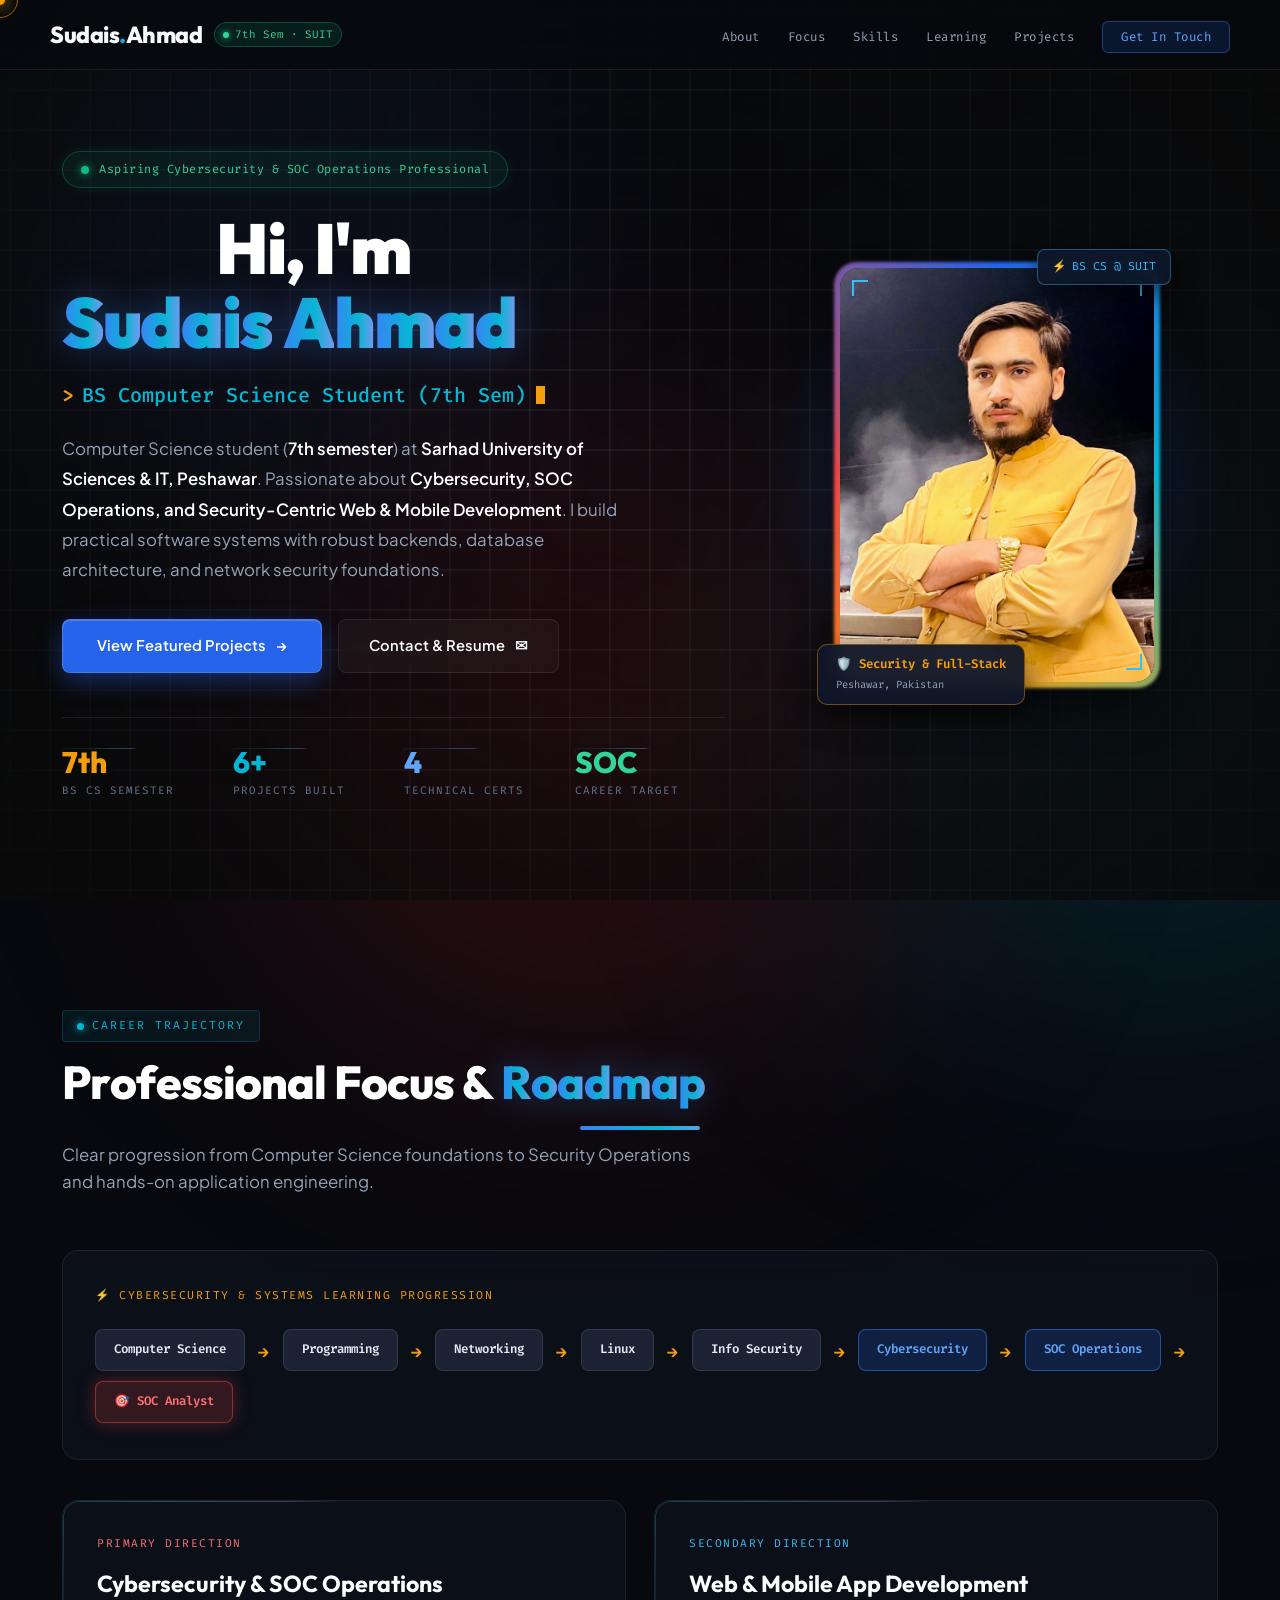
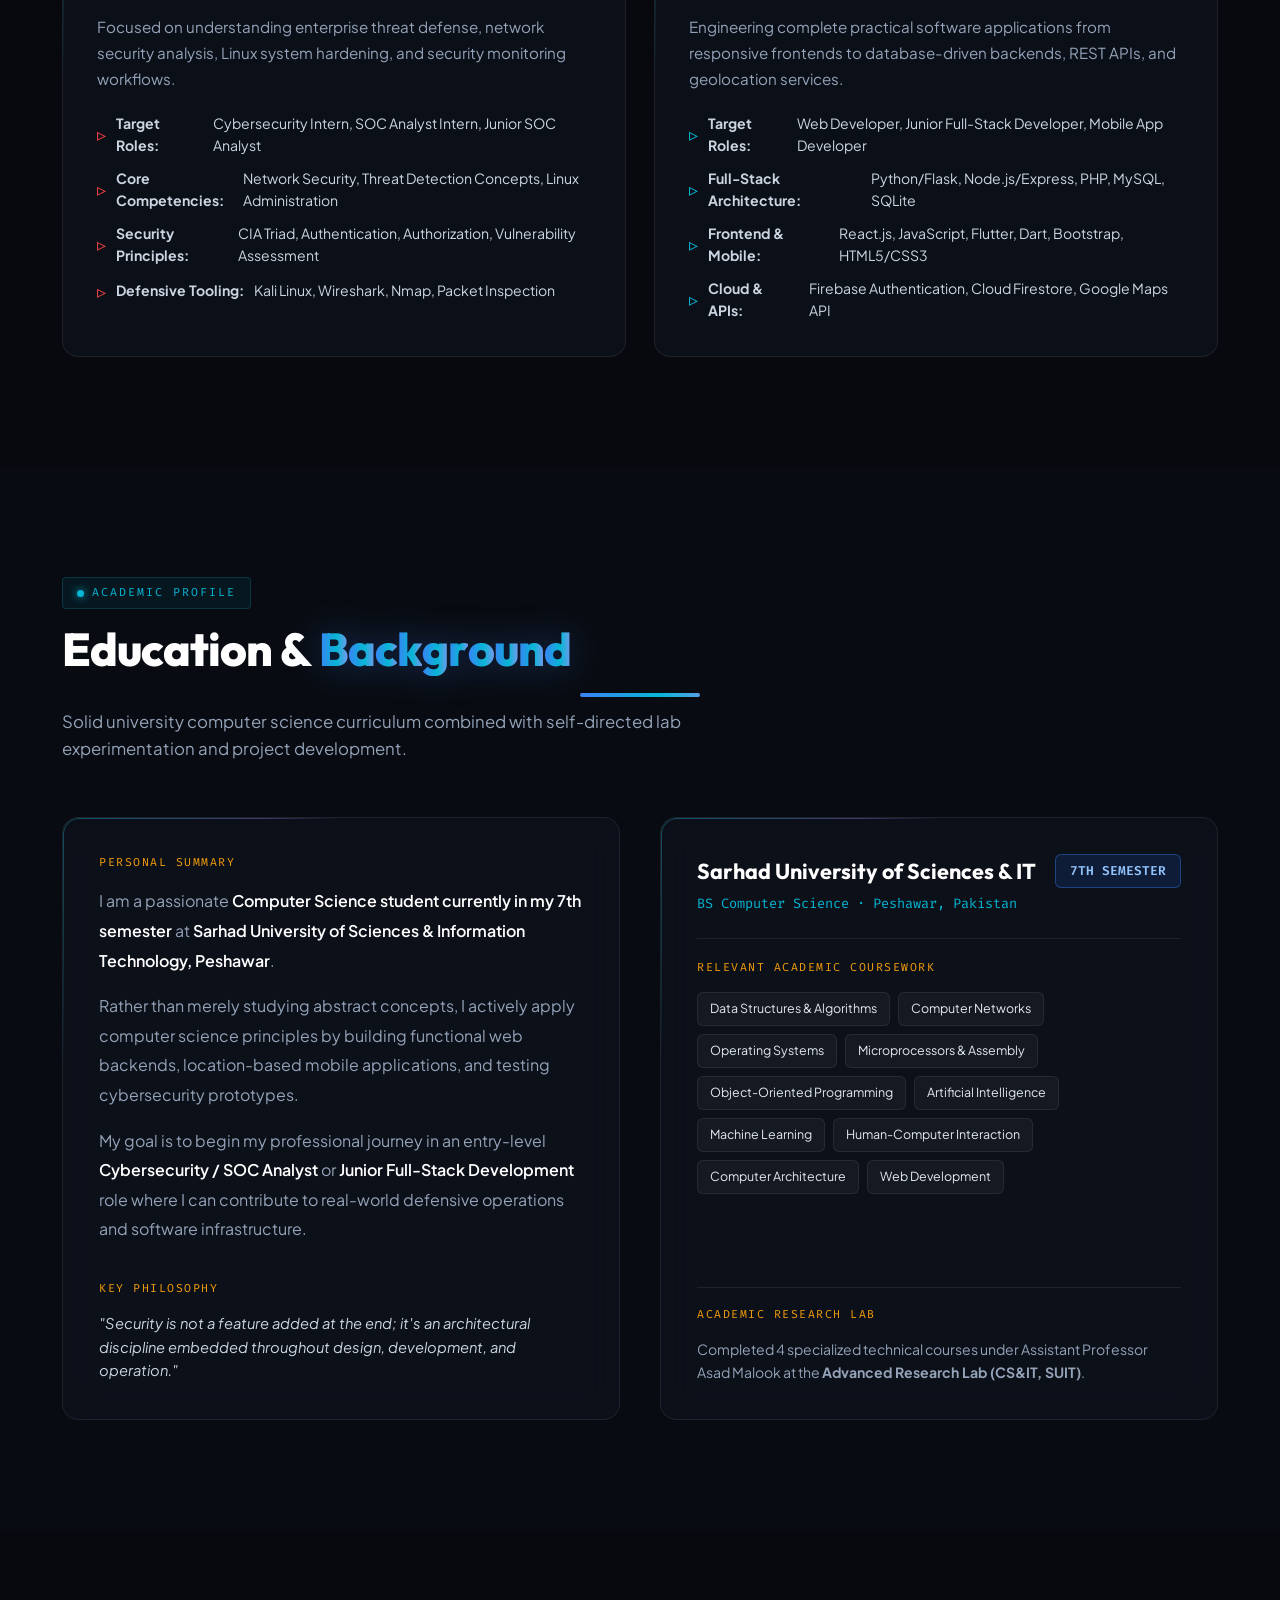
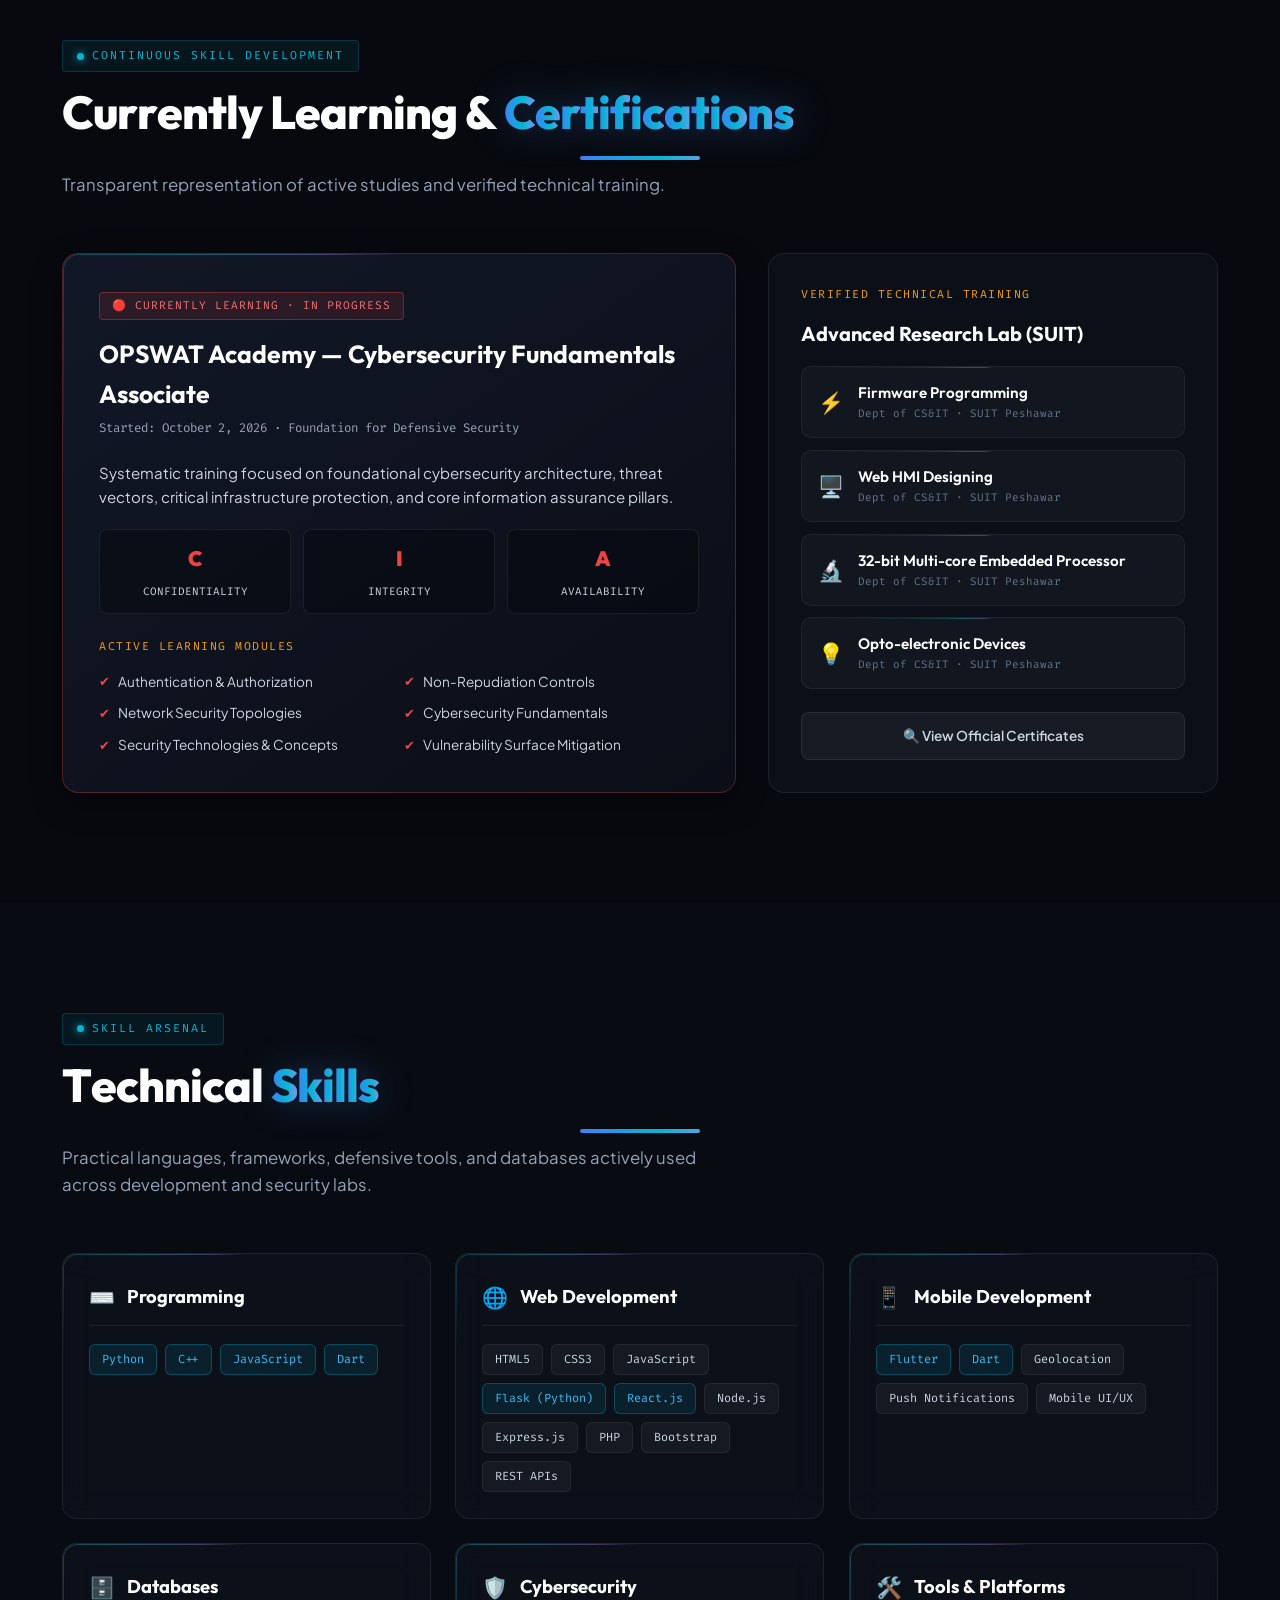
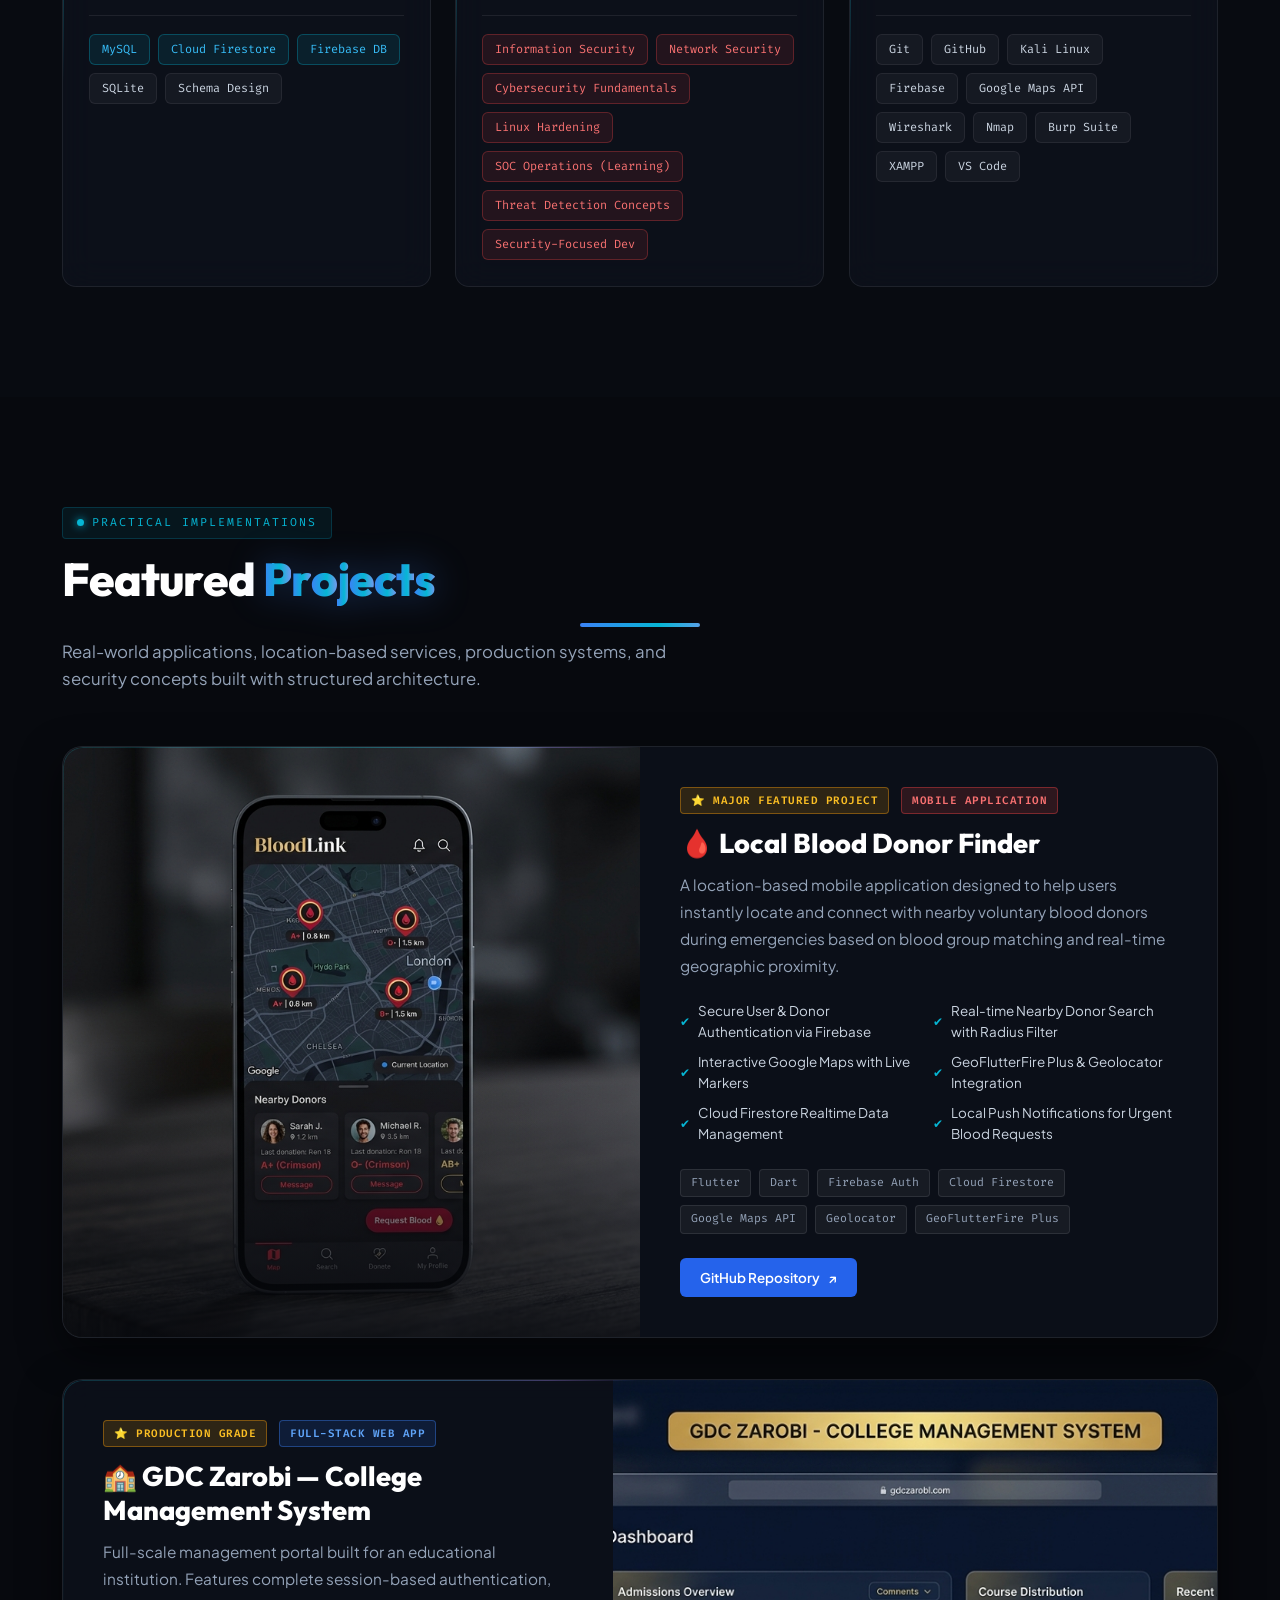
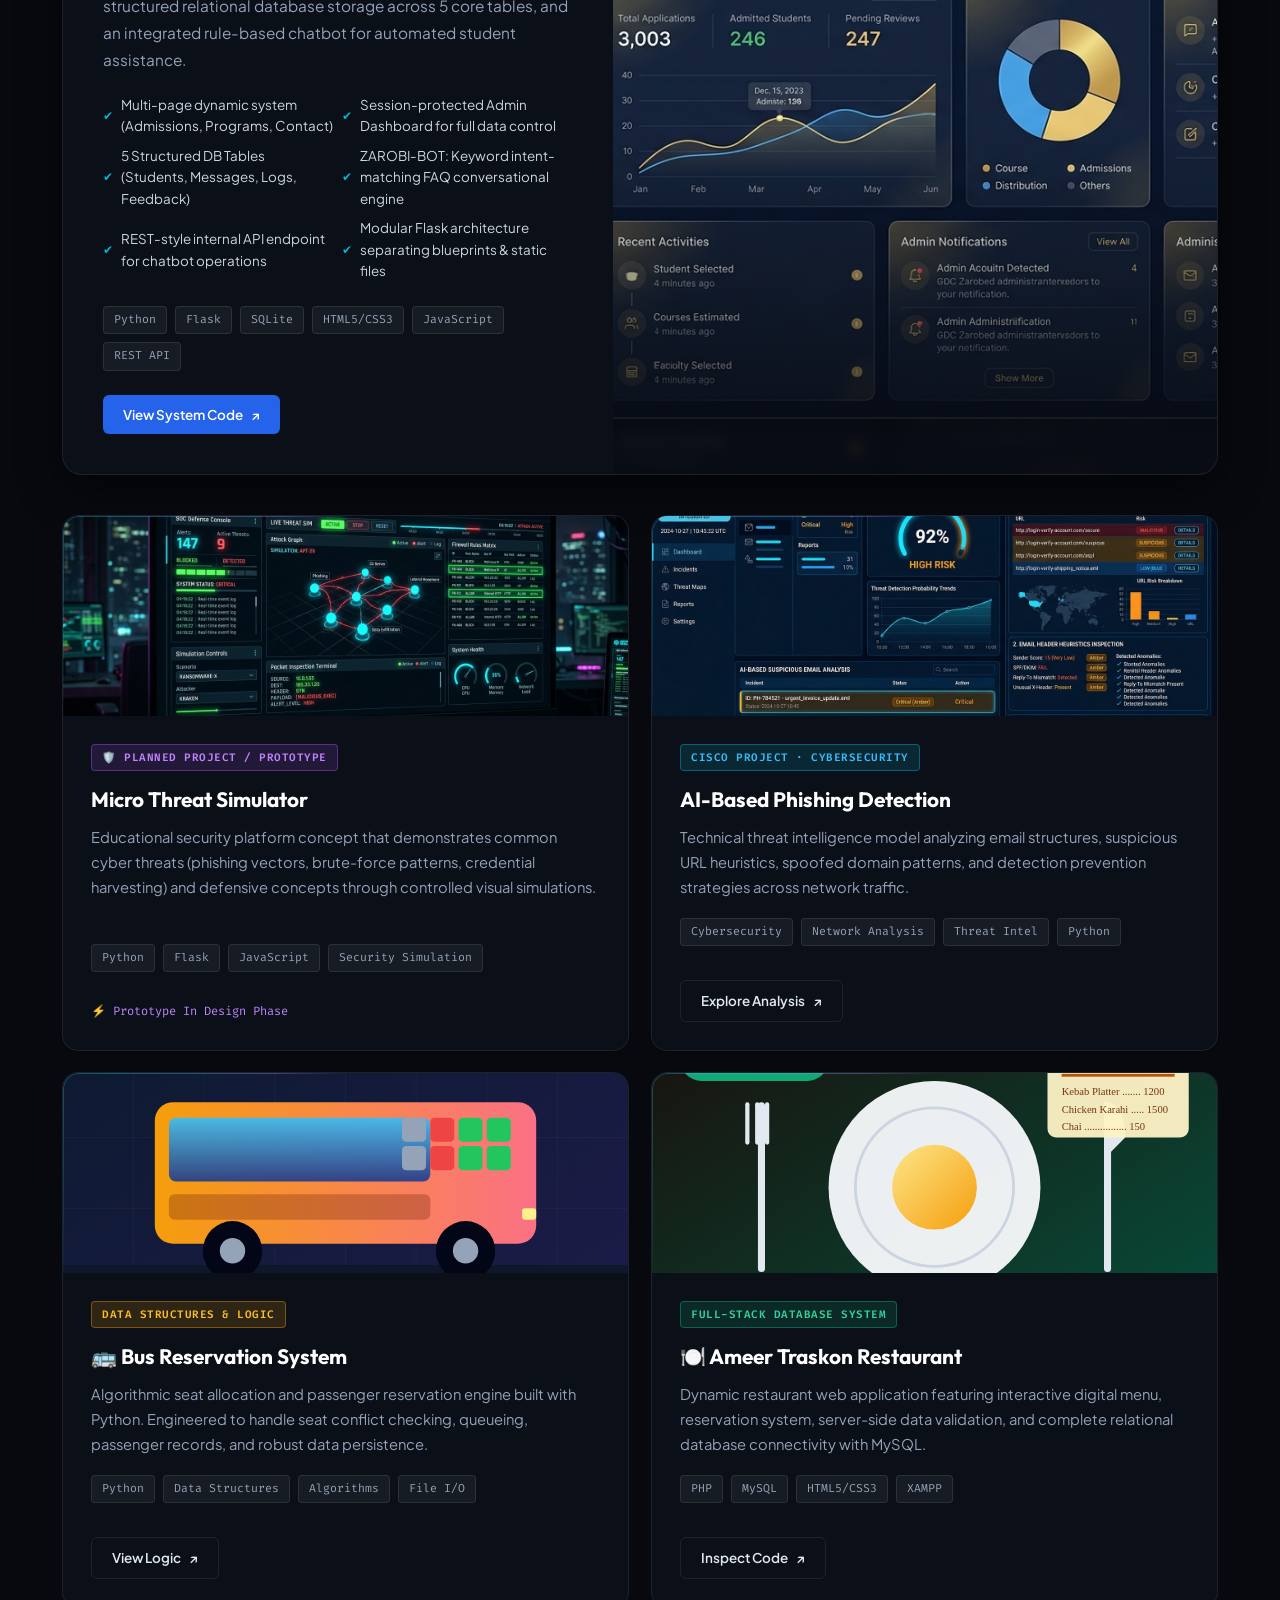
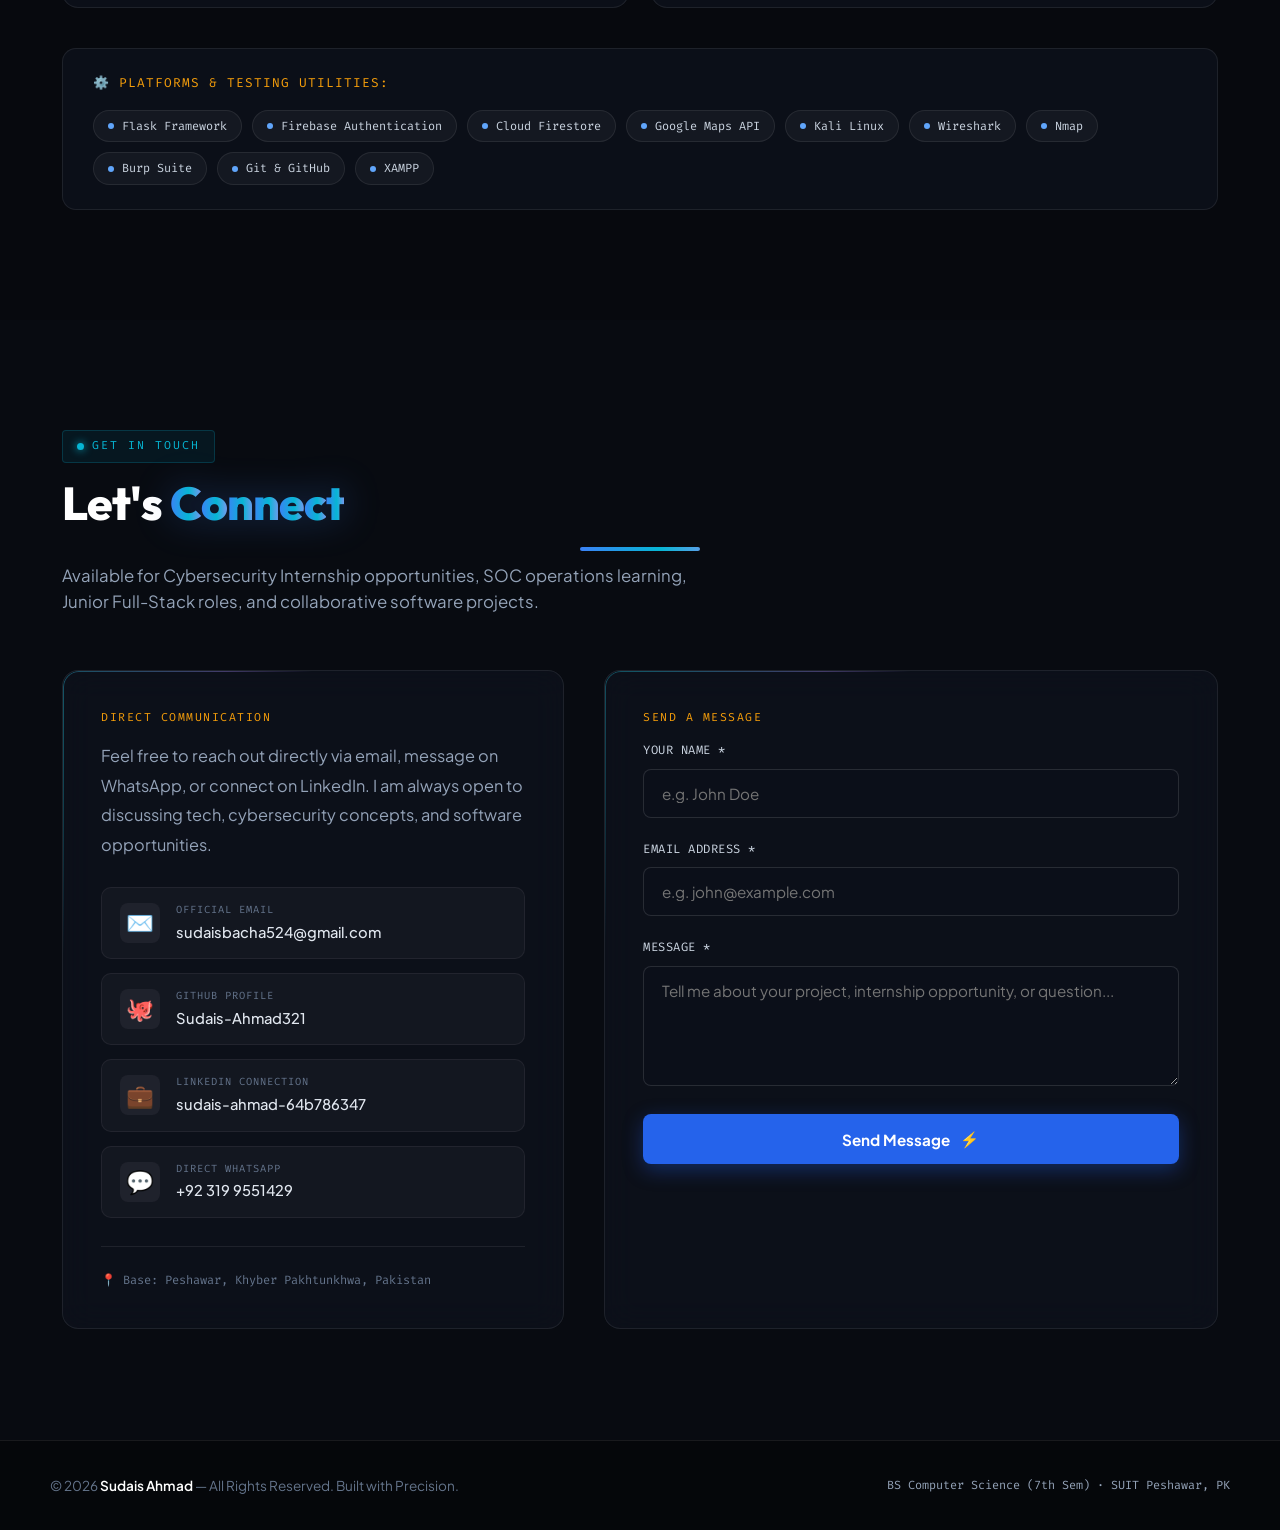
==== commit 4289f8d4: "Upgrade portfolio design and animations" ====
--- a/templates/index.html
+++ b/templates/index.html
@@ -1889,6 +1889,8 @@
       }
     }
   </style>
+<!-- upgrade:enhancements -->
+  <link rel="stylesheet" href="/static/css/enhancements.css">
 </head>
 <body>
 
@@ -2562,7 +2564,8 @@
 
             <!-- PROJECT 5: Bus Reservation System -->
             <div class="sec-proj-card fade-up">
-              <div class="sec-proj-body" style="padding-top:30px;">
+              <div class="sec-proj-img"><img src="/static/images/bus_reservation.svg" alt="Bus Reservation System seat map illustration"></div>
+              <div class="sec-proj-body">
                 <div>
                   <div class="project-badge-row">
                     <span class="p-badge" style="background:rgba(245,158,11,0.15); border:1px solid rgba(245,158,11,0.4); color:#fbbf24;">
@@ -2590,7 +2593,8 @@
 
             <!-- PROJECT 6: Ameer Traskon Restaurant Portal -->
             <div class="sec-proj-card fade-up">
-              <div class="sec-proj-body" style="padding-top:30px;">
+              <div class="sec-proj-img"><img src="/static/images/restaurant_portal.svg" alt="Ameer Traskon Restaurant portal illustration"></div>
+              <div class="sec-proj-body">
                 <div>
                   <div class="project-badge-row">
                     <span class="p-badge" style="background:rgba(16,185,129,0.15); border:1px solid rgba(16,185,129,0.4); color:#34d399;">
@@ -2978,5 +2982,6 @@
       }
     }
   </script>
+  <script src="/static/js/enhancements.js"></script>
 </body>
 </html>
--- a/static/css/enhancements.css
+++ b/static/css/enhancements.css
@@ -0,0 +1,296 @@
+/* ==========================================================
+   PORTFOLIO UPGRADE LAYER
+   Loaded after the inline <style>, so these rules win on equal specificity.
+   ========================================================== */
+
+@property --ang {
+  syntax: "<angle>";
+  initial-value: 0deg;
+  inherits: false;
+}
+
+/* ---------- 1. ANIMATED HEADINGS ---------- */
+
+/* Letter-level split (added by enhancements.js) */
+.ch {
+  display: inline-block;
+  white-space: pre;
+}
+
+/* Hide split letters until the reveal runs (only when JS is active) */
+.js-ready .split-heading .ch {
+  opacity: 0;
+  transform: translateY(0.55em) rotateX(-75deg);
+  transform-origin: 50% 100%;
+}
+
+.split-heading.is-visible .ch {
+  animation: chReveal 0.7s cubic-bezier(0.2, 0.7, 0.2, 1) both;
+  animation-delay: calc(var(--i, 0) * 32ms);
+}
+
+@keyframes chReveal {
+  to {
+    opacity: 1;
+    transform: translateY(0) rotateX(0);
+  }
+}
+
+/* Colourful, continuously shifting gradient on highlighted words */
+.gradient-text .ch,
+.name-highlight .ch {
+  background: linear-gradient(90deg, #3b82f6, #06b6d4, #a78bfa, #f472b6, #facc15, #3b82f6);
+  background-size: 300% 100%;
+  -webkit-background-clip: text;
+  background-clip: text;
+  -webkit-text-fill-color: transparent;
+  color: transparent;
+}
+
+.split-heading.is-visible .gradient-text .ch,
+.split-heading.is-visible .name-highlight .ch {
+  animation:
+    chReveal 0.7s cubic-bezier(0.2, 0.7, 0.2, 1) both,
+    hueSweep 5s linear infinite;
+  animation-delay:
+    calc(var(--i, 0) * 32ms),
+    calc(var(--i, 0) * -180ms);
+}
+
+@keyframes hueSweep {
+  from { background-position: 0% 50%; }
+  to   { background-position: 300% 50%; }
+}
+
+/* Heading glow pulse */
+.section-title .gradient-text,
+.hero-title-main .name-highlight {
+  filter: drop-shadow(0 0 18px rgba(59, 130, 246, 0.35));
+}
+
+/* Animated underline beneath every section title */
+.section-header .section-title {
+  position: relative;
+  padding-bottom: 0.45em;
+}
+.section-header .section-title::after {
+  content: "";
+  position: absolute;
+  left: 50%;
+  bottom: 0;
+  width: 120px;
+  height: 4px;
+  transform: translateX(-50%) scaleX(0);
+  border-radius: 4px;
+  background: linear-gradient(90deg, #3b82f6, #06b6d4, #a78bfa, #f472b6);
+  background-size: 200% 100%;
+  animation: underlineFlow 4s linear infinite;
+  transition: transform 0.9s cubic-bezier(0.2, 0.7, 0.2, 1) 0.6s;
+}
+.section-header.is-visible .section-title::after,
+.section-header .section-title.is-visible::after {
+  transform: translateX(-50%) scaleX(1);
+}
+@keyframes underlineFlow {
+  from { background-position: 0% 0; }
+  to   { background-position: 200% 0; }
+}
+
+/* ---------- 2. CARD SYSTEM ---------- */
+
+.fx-card {
+  position: relative;
+  isolation: isolate;
+  transform-style: preserve-3d;
+  transform:
+    perspective(1000px)
+    rotateX(var(--rx, 0deg))
+    rotateY(var(--ry, 0deg))
+    translateY(var(--lift, 0px));
+  transition:
+    transform 0.45s cubic-bezier(0.2, 0.7, 0.2, 1),
+    border-color 0.35s ease,
+    box-shadow 0.35s ease;
+  will-change: transform;
+}
+.fx-card:hover { --lift: -6px; }
+
+/* Cursor-following spotlight */
+.fx-card::before {
+  content: "";
+  position: absolute;
+  inset: 0;
+  border-radius: inherit;
+  pointer-events: none;
+  z-index: 3;
+  opacity: 0;
+  transition: opacity 0.35s ease;
+  background: radial-gradient(
+    420px circle at var(--mx, 50%) var(--my, 50%),
+    rgba(56, 189, 248, 0.16),
+    rgba(167, 139, 250, 0.08) 40%,
+    transparent 70%
+  );
+}
+.fx-card:hover::before { opacity: 1; }
+
+/* Animated rotating border beam */
+.fx-card::after {
+  content: "";
+  position: absolute;
+  inset: 0;
+  border-radius: inherit;
+  padding: 1px;
+  pointer-events: none;
+  z-index: 4;
+  opacity: 0.35;
+  transition: opacity 0.4s ease;
+  background: conic-gradient(
+    from var(--ang),
+    transparent 0deg,
+    transparent 280deg,
+    #22d3ee 320deg,
+    #a78bfa 345deg,
+    transparent 360deg
+  );
+  -webkit-mask: linear-gradient(#000 0 0) content-box, linear-gradient(#000 0 0);
+  -webkit-mask-composite: xor;
+  mask-composite: exclude;
+  animation: beamSpin 6s linear infinite;
+}
+.fx-card:hover::after { opacity: 1; }
+
+@keyframes beamSpin {
+  to { --ang: 360deg; }
+}
+
+/* Keep each card's own content above the effect layers */
+.fx-card > * { position: relative; z-index: 1; }
+
+/* Pills, chips and tags get their own lively hover */
+.tech-tag, .p-tech, .tool-chip-badge, .course-chip, .p-badge {
+  transition: transform 0.25s ease, box-shadow 0.25s ease, filter 0.25s ease;
+}
+.p-tech:hover, .tool-chip-badge:hover, .course-chip:hover, .tech-tag:hover {
+  transform: translateY(-2px) scale(1.04);
+  box-shadow: 0 6px 18px rgba(59, 130, 246, 0.35);
+  filter: brightness(1.15);
+}
+
+/* Project image frames: slow Ken Burns zoom and colourful gloss */
+.project-img-frame,
+.sec-proj-img {
+  position: relative;
+  overflow: hidden;
+}
+.project-img-frame img,
+.sec-proj-img img {
+  transition: transform 1.1s cubic-bezier(0.2, 0.7, 0.2, 1), filter 0.6s ease;
+  width: 100%;
+  height: 100%;
+  object-fit: cover;
+  display: block;
+}
+.project-card-major:hover .project-img-frame img,
+.sec-proj-card:hover .sec-proj-img img {
+  transform: scale(1.08);
+  filter: saturate(1.25) contrast(1.05);
+}
+.project-img-frame::after,
+.sec-proj-img::after {
+  content: "";
+  position: absolute;
+  inset: 0;
+  pointer-events: none;
+  background: linear-gradient(115deg, transparent 35%, rgba(255, 255, 255, 0.22) 50%, transparent 65%);
+  transform: translateX(-120%);
+  transition: transform 0.9s ease;
+}
+.project-card-major:hover .project-img-frame::after,
+.sec-proj-card:hover .sec-proj-img::after {
+  transform: translateX(120%);
+}
+
+/* Titles inside cards: gradient shimmer on hover */
+.project-title-large,
+.sec-proj-title {
+  transition: background-position 0.8s ease, color 0.3s ease;
+}
+.project-card-major:hover .project-title-large,
+.sec-proj-card:hover .sec-proj-title {
+  background-image: linear-gradient(90deg, #60a5fa, #22d3ee, #a78bfa, #f472b6, #60a5fa);
+  background-size: 300% 100%;
+  -webkit-background-clip: text;
+  background-clip: text;
+  -webkit-text-fill-color: transparent;
+  animation: hueSweep 4s linear infinite;
+}
+
+/* ---------- 3. ENTRANCE TIMING FOR CARD GRIDS ---------- */
+.fade-up.visible {
+  transition-delay: calc(var(--d, 0) * 90ms);
+}
+
+/* ---------- 4. DEVICE-SPECIFIC LAYOUT ---------- */
+
+/* PC / large desktop */
+@media (min-width: 1440px) {
+  .section-title { font-size: clamp(3rem, 3.4vw, 3.8rem); }
+  .container { max-width: 1280px; }
+  .projects-container-grid { gap: 36px; }
+  .project-card-major { min-height: 460px; }
+  .secondary-projects-grid { gap: 26px; }
+}
+
+/* Laptop / small desktop */
+@media (min-width: 1024px) and (max-width: 1439px) {
+  .section-title { font-size: clamp(2.4rem, 3.6vw, 3rem); }
+  .project-card-major { grid-template-columns: 1fr 1fr; }
+  .secondary-projects-grid { grid-template-columns: repeat(2, 1fr); gap: 22px; }
+}
+
+/* Tablet */
+@media (min-width: 768px) and (max-width: 1023px) {
+  .section-title { font-size: clamp(2rem, 5vw, 2.6rem); }
+  .project-card-major, .project-card-major.reversed { grid-template-columns: 1fr; }
+  .secondary-projects-grid { grid-template-columns: 1fr 1fr; gap: 18px; }
+}
+
+/* Mobile phones */
+@media (max-width: 767px) {
+  .section-title { font-size: clamp(1.9rem, 8vw, 2.4rem); letter-spacing: -0.5px; }
+  .section-header .section-title::after { width: 90px; }
+  .project-card-major, .project-card-major.reversed { grid-template-columns: 1fr; border-radius: 16px; }
+  .project-img-frame img, .sec-proj-img img { height: 210px; }
+  .secondary-projects-grid { grid-template-columns: 1fr; gap: 18px; }
+  .project-info-body { padding: 22px 18px; }
+  .project-title-large { font-size: 1.35rem; }
+  .fx-card:hover { --lift: 0px; }      /* no lift on touch */
+  .fx-card::after { animation-duration: 10s; opacity: 0.22; }
+  .fx-card::before { display: none; }  /* spotlight is pointer-only; saves GPU */
+  .fx-card { will-change: auto; }
+  .p-tech, .tool-chip-badge { font-size: 0.72rem; }
+}
+
+/* Very small phones */
+@media (max-width: 380px) {
+  .section-title { font-size: 1.75rem; }
+  .project-img-frame img, .sec-proj-img img { height: 180px; }
+}
+
+/* ---------- 5. ACCESSIBILITY ---------- */
+@media (prefers-reduced-motion: reduce) {
+  .ch,
+  .split-heading .ch,
+  .gradient-text .ch,
+  .name-highlight .ch,
+  .fx-card::after,
+  .section-header .section-title::after,
+  .project-card-major:hover .project-title-large,
+  .sec-proj-card:hover .sec-proj-title {
+    animation: none !important;
+    opacity: 1 !important;
+    transform: none !important;
+  }
+  .fx-card, .project-img-frame img, .sec-proj-img img { transition: none !important; }
+}
